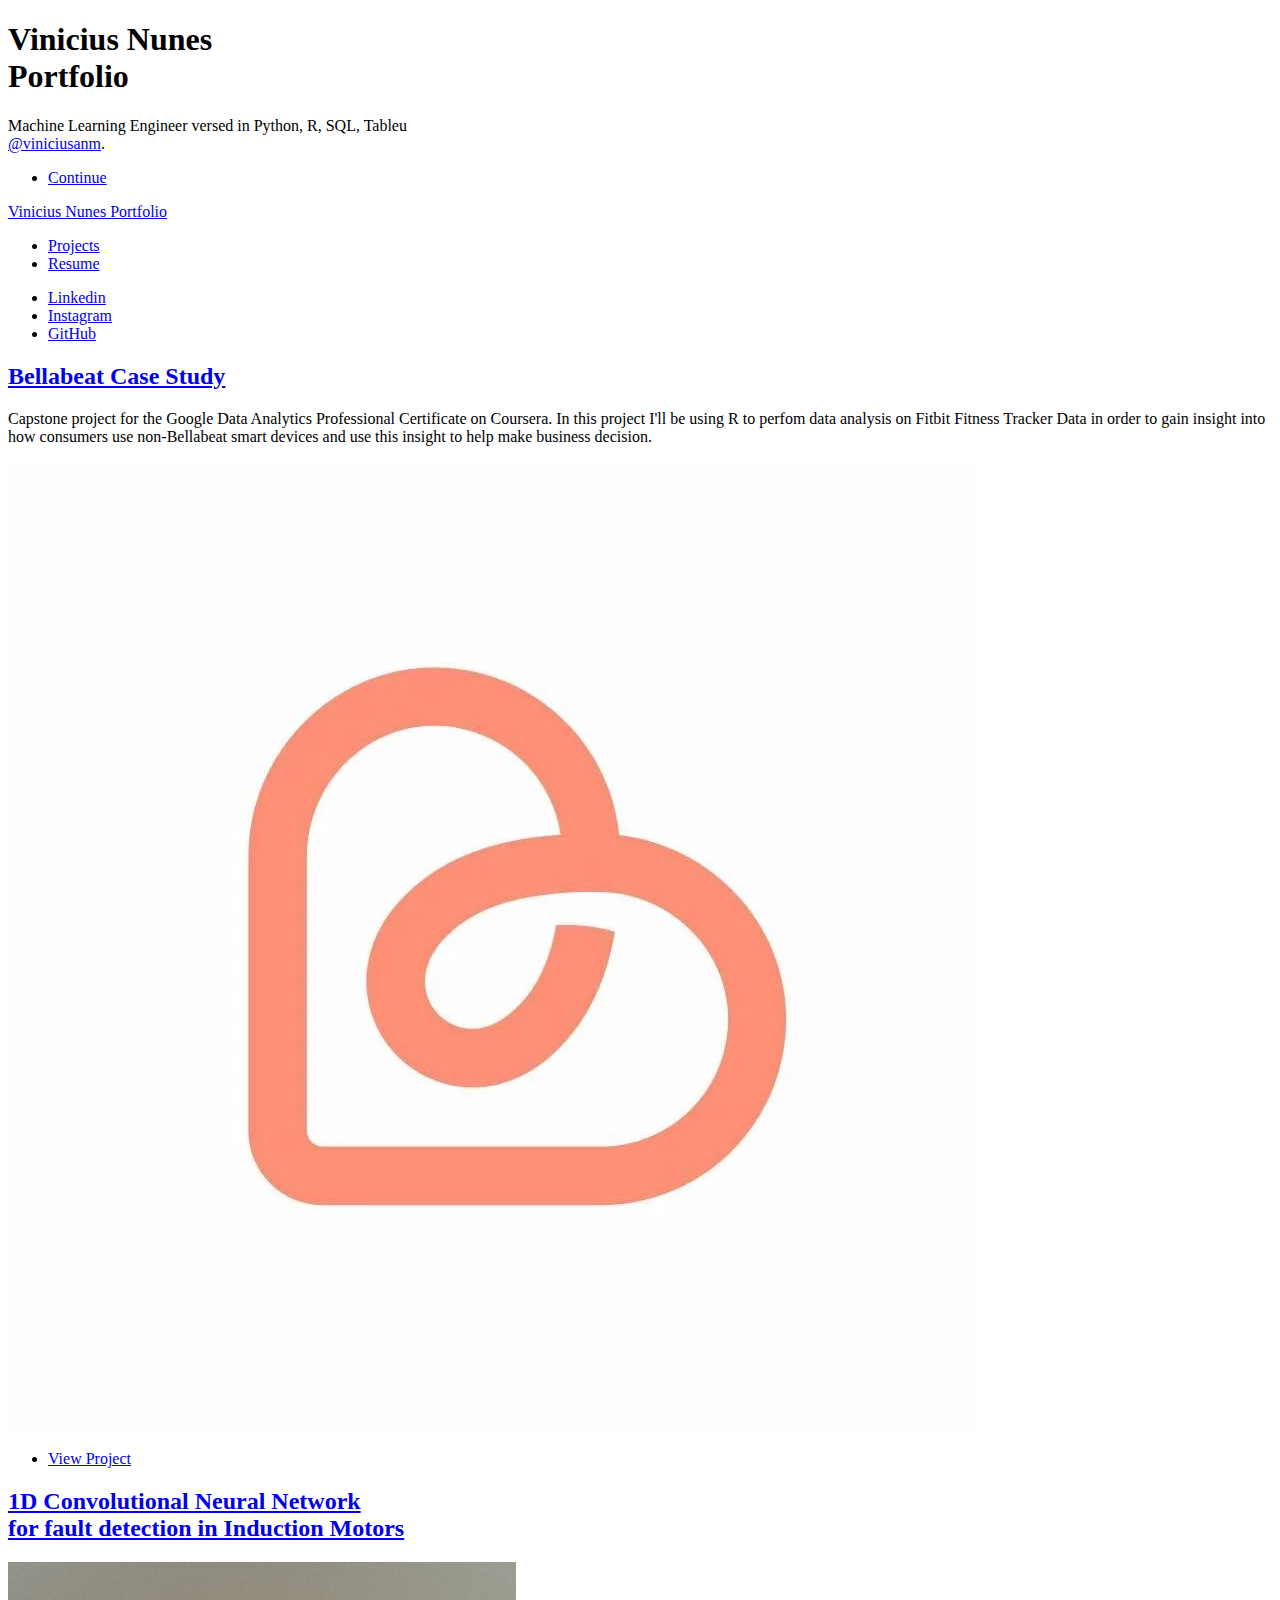
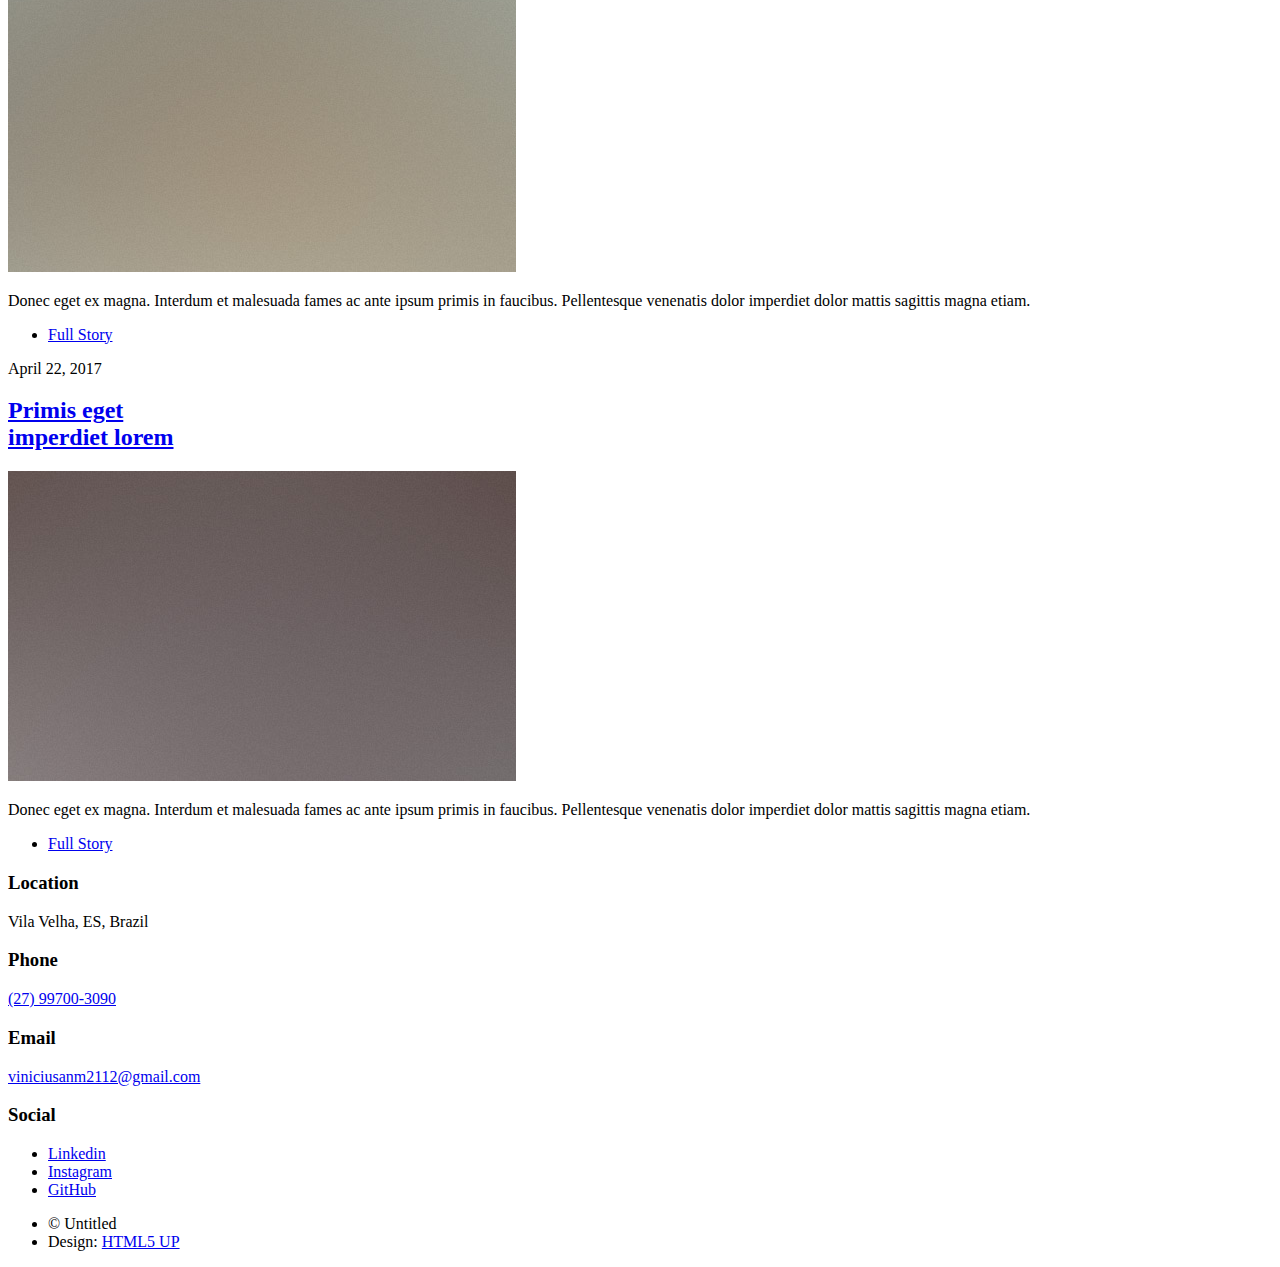
==== index.html @ 01e07828 "Initial Commit" ====
<!DOCTYPE HTML>
<!--
	Massively by HTML5 UP
	html5up.net | @ajlkn
	Free for personal and commercial use under the CCA 3.0 license (html5up.net/license)
-->
<html>
	<head>
		<title>Vinicius Nunes Portfolio</title>
		<meta charset="utf-8" />
		<meta name="viewport" content="width=device-width, initial-scale=1, user-scalable=no" />
		<link rel="stylesheet" href="assets/css/main.css" />
		<noscript><link rel="stylesheet" href="assets/css/noscript.css" /></noscript>
	</head>
	<body class="is-preload">

		<!-- Wrapper -->
			<div id="wrapper" class="fade-in">

				<!-- Intro -->
					<div id="intro">
						<h1>Vinicius Nunes<br /> 
							Portfolio</h1>
						<p>Machine Learning Engineer versed in Python, R, SQL, Tableu<br /> 
							<a href="generic.html">@viniciusanm</a>.</p>
						<ul class="actions">
							<li><a href="#header" class="button icon solid solo fa-arrow-down scrolly">Continue</a></li>
						</ul>
					</div>

				<!-- Header -->
					<header id="header">
						<a href="index.html" class="logo">Vinicius Nunes Portfolio</a>
					</header>

				<!-- Nav -->
					<nav id="nav">
						<ul class="links">
							<li class="active"><a href="index.html">Projects</a></li>
							<li><a href="generic.html">Resume</a></li>
						</ul>
						<ul class="icons">
							<li><a href="https://www.linkedin.com/in/vini-nunes/" class="icon brands alt fa-linkedin"><span class="label">Linkedin</span></a></li>
							<li><a href="https://www.instagram.com/vinicius_anm/" class="icon brands alt fa-instagram"><span class="label">Instagram</span></a></li>
							<li><a href="https://github.com/viniciusanm" class="icon brands alt fa-github"><span class="label">GitHub</span></a></li>
						</ul>
					</nav>

				<!-- Main -->
					<div id="main">

						<!-- Featured Post -->
							<article class="post featured">
								<header class="major">
									<h2><a href="https://www.kaggle.com/code/viniciusnunes2112/bellabeat-case-study">
										Bellabeat Case Study</a></h2>
									<p>Capstone project for the Google Data Analytics Professional Certificate on Coursera.
										In this project I'll be using R to perfom data analysis on Fitbit Fitness Tracker Data 
										in order to gain insight into how consumers use non-Bellabeat smart devices and use 
										this insight to help make business decision.
									</p>
								</header>
								<a href="https://www.kaggle.com/code/viniciusnunes2112/bellabeat-case-study" 
								class="image main"><img src="images/bellabeat-logo.webp" alt="" /></a>
								<ul class="actions special">
									<li><a href="https://www.kaggle.com/code/viniciusnunes2112/bellabeat-case-study" 
										class="button large">View Project</a></li>
								</ul>
							</article>

						<!-- Posts -->
							<section class="posts">
								<article>
									<header>
										<h2><a href="#">1D Convolutional Neural Network<br />
										for fault detection in Induction Motors</a></h2>
									</header>
									<a href="#" class="image fit"><img src="images/pic02.jpg" alt="" /></a>
									<p>Donec eget ex magna. Interdum et malesuada fames ac ante ipsum primis in faucibus. Pellentesque venenatis dolor imperdiet dolor mattis sagittis magna etiam.</p>
									<ul class="actions special">
										<li><a href="#" class="button">Full Story</a></li>
									</ul>
								</article>
								<article>
									<header>
										<span class="date">April 22, 2017</span>
										<h2><a href="#">Primis eget<br />
										imperdiet lorem</a></h2>
									</header>
									<a href="#" class="image fit"><img src="images/pic03.jpg" alt="" /></a>
									<p>Donec eget ex magna. Interdum et malesuada fames ac ante ipsum primis in faucibus. Pellentesque venenatis dolor imperdiet dolor mattis sagittis magna etiam.</p>
									<ul class="actions special">
										<li><a href="#" class="button">Full Story</a></li>
									</ul>
								</article>
							</section>
				<!-- Footer -->
						<section class="split contact">
							<section class="alt">
								<h3>Location</h3>
								<p>Vila Velha, ES, Brazil</p>
							</section>
							<section>
								<h3>Phone</h3>
								<p><a href="#">(27) 99700-3090</a></p>
							</section>
							<section>
								<h3>Email</h3>
								<p><a href="#">viniciusanm2112@gmail.com</a></p>
							</section>
							<section>
								<h3>Social</h3>
								<ul class="icons alt">
									<li><a href="https://www.linkedin.com/in/vini-nunes/" class="icon brands alt fa-linkedin"><span class="label">Linkedin</span></a></li>
									<li><a href="https://www.instagram.com/vinicius_anm/" class="icon brands alt fa-instagram"><span class="label">Instagram</span></a></li>
									<li><a href="https://github.com/viniciusanm" class="icon brands alt fa-github"><span class="label">GitHub</span></a></li>
								</ul>
							</section>
						</section>
					</footer>

				<!-- Copyright -->
					<div id="copyright">
						<ul><li>&copy; Untitled</li><li>Design: <a href="https://html5up.net">HTML5 UP</a></li></ul>
					</div>

			</div>

		<!-- Scripts -->
			<script src="assets/js/jquery.min.js"></script>
			<script src="assets/js/jquery.scrollex.min.js"></script>
			<script src="assets/js/jquery.scrolly.min.js"></script>
			<script src="assets/js/browser.min.js"></script>
			<script src="assets/js/breakpoints.min.js"></script>
			<script src="assets/js/util.js"></script>
			<script src="assets/js/main.js"></script>

	</body>
</html>
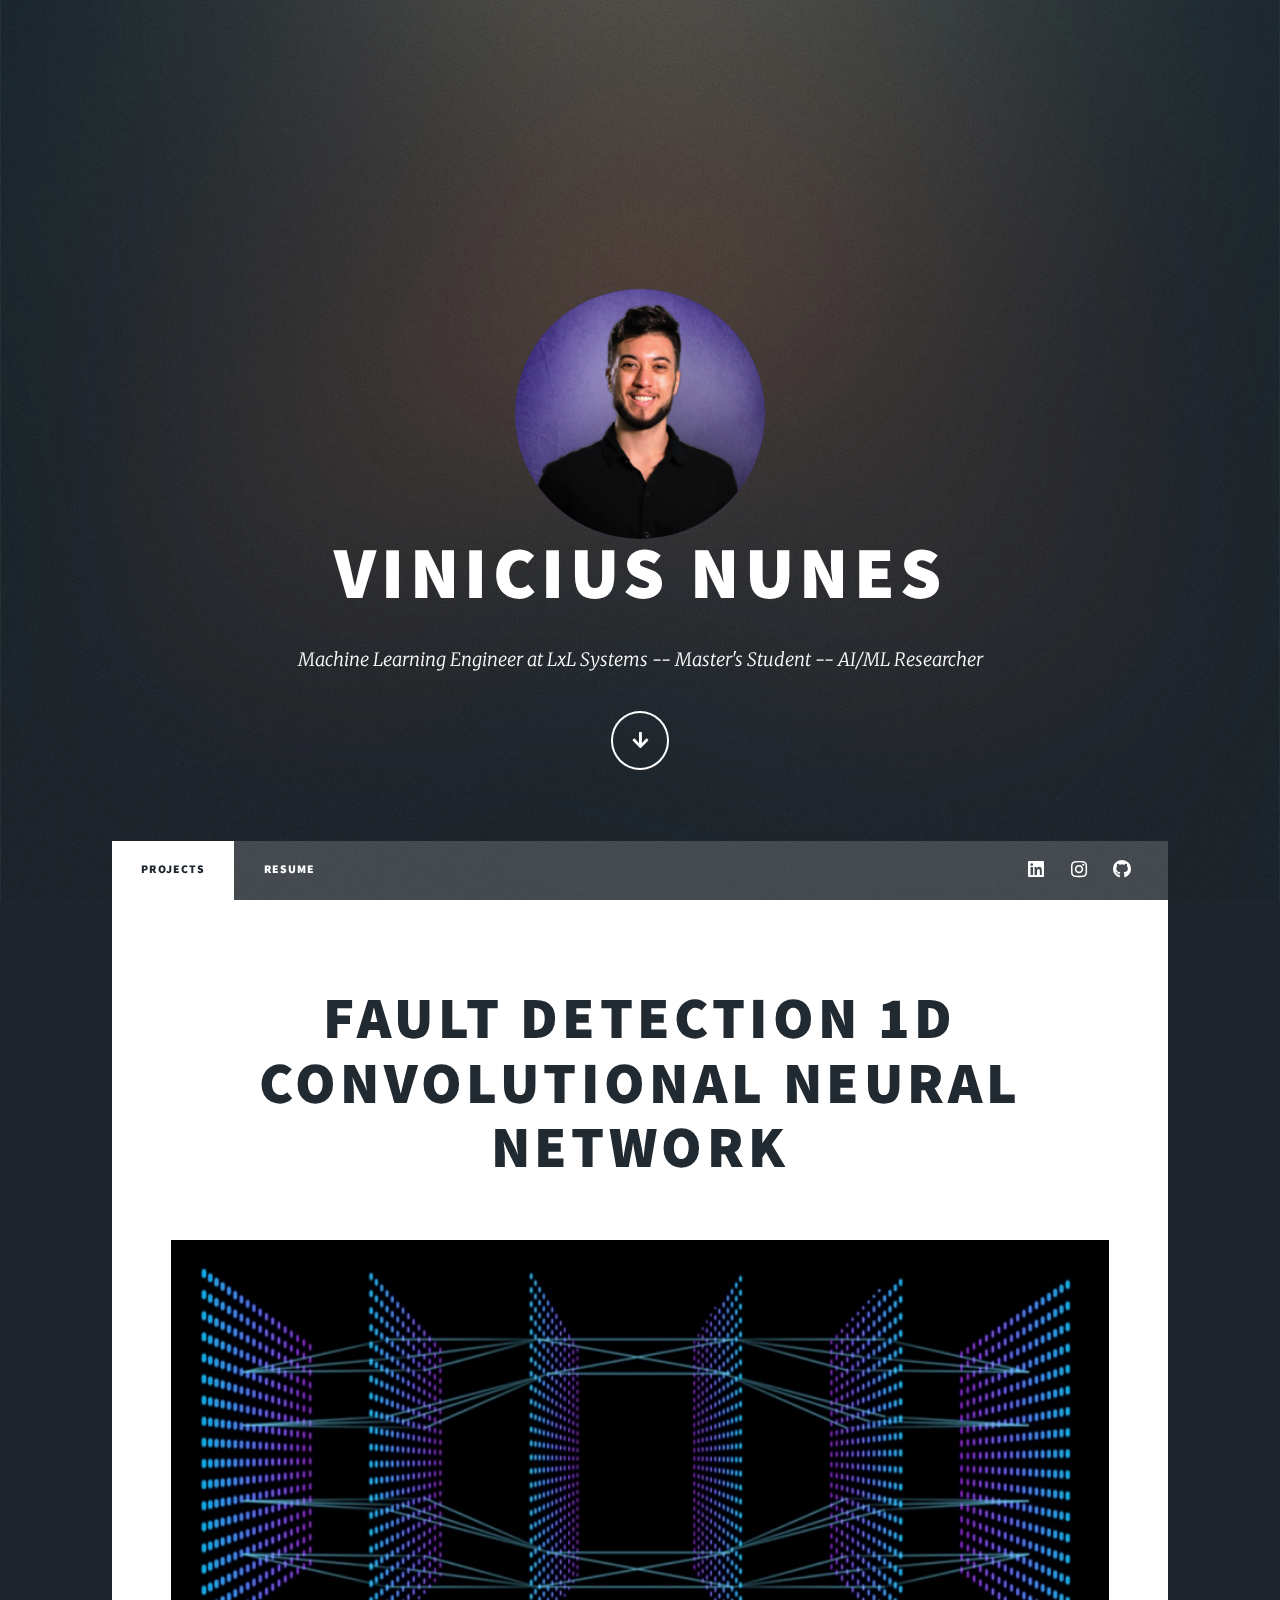
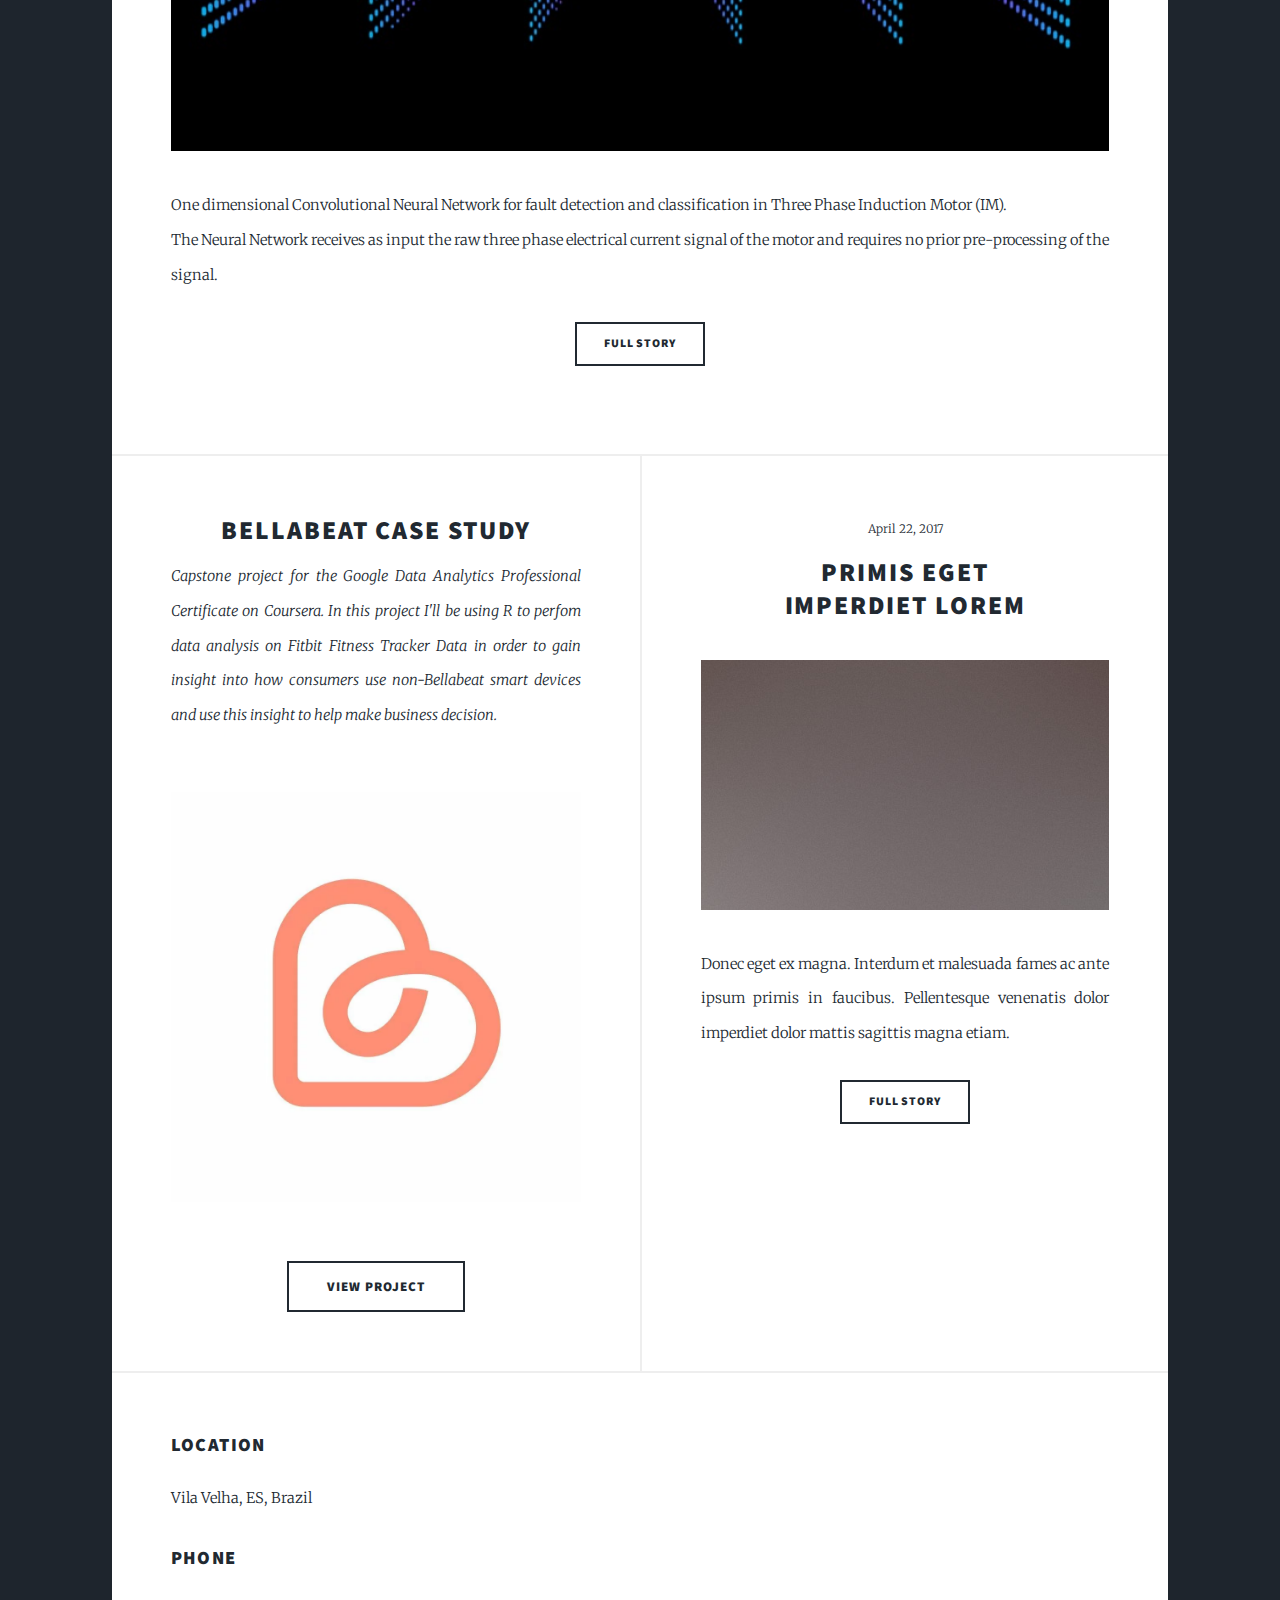
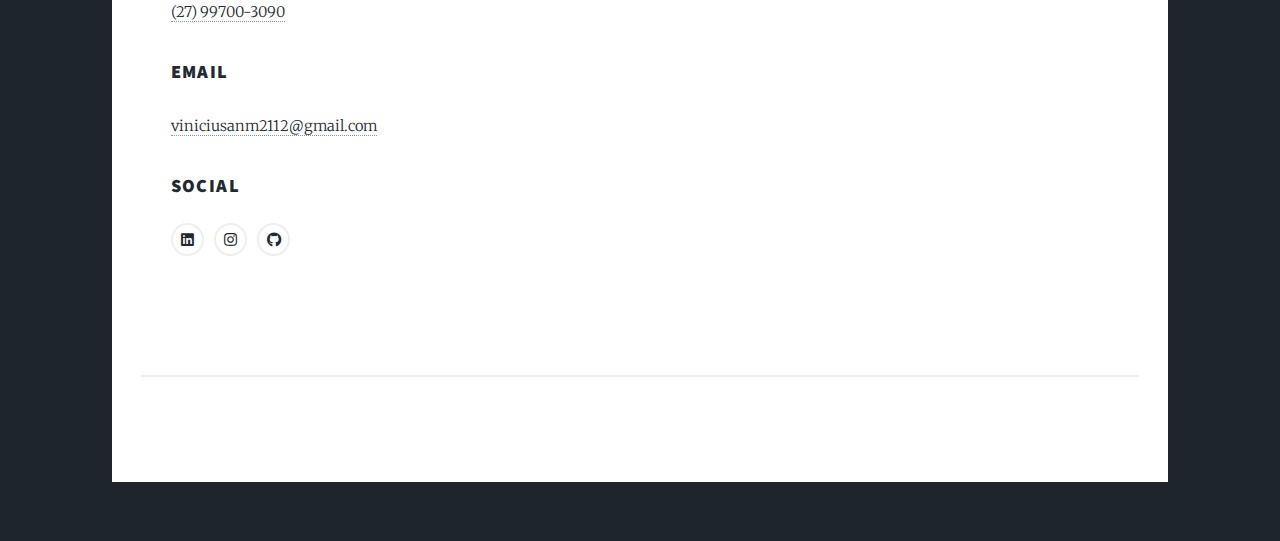
==== commit f055541d: "Customization" ====
--- a/index.html
+++ b/index.html
@@ -19,10 +19,9 @@
 
 				<!-- Intro -->
 					<div id="intro">
-						<h1>Vinicius Nunes<br /> 
-							Portfolio</h1>
-						<p>Machine Learning Engineer versed in Python, R, SQL, Tableu<br /> 
-							<a href="generic.html">@viniciusanm</a>.</p>
+						<img src="images/profile-pic.png" alt="profile_pic" class="profile_pic">
+						<h1>Vinicius Nunes</h1>
+						<p>Machine Learning Engineer at LxL Systems -- Master's Student -- AI/ML Researcher<br /> 
 						<ul class="actions">
 							<li><a href="#header" class="button icon solid solo fa-arrow-down scrolly">Continue</a></li>
 						</ul>
@@ -37,7 +36,7 @@
 					<nav id="nav">
 						<ul class="links">
 							<li class="active"><a href="index.html">Projects</a></li>
-							<li><a href="generic.html">Resume</a></li>
+							<li><a href="resume.html">Resume</a></li>
 						</ul>
 						<ul class="icons">
 							<li><a href="https://www.linkedin.com/in/vini-nunes/" class="icon brands alt fa-linkedin"><span class="label">Linkedin</span></a></li>
@@ -52,33 +51,34 @@
 						<!-- Featured Post -->
 							<article class="post featured">
 								<header class="major">
-									<h2><a href="https://www.kaggle.com/code/viniciusnunes2112/bellabeat-case-study">
-										Bellabeat Case Study</a></h2>
-									<p>Capstone project for the Google Data Analytics Professional Certificate on Coursera.
-										In this project I'll be using R to perfom data analysis on Fitbit Fitness Tracker Data 
-										in order to gain insight into how consumers use non-Bellabeat smart devices and use 
-										this insight to help make business decision.
-									</p>
-								</header>
-								<a href="https://www.kaggle.com/code/viniciusnunes2112/bellabeat-case-study" 
-								class="image main"><img src="images/bellabeat-logo.webp" alt="" /></a>
-								<ul class="actions special">
-									<li><a href="https://www.kaggle.com/code/viniciusnunes2112/bellabeat-case-study" 
-										class="button large">View Project</a></li>
-								</ul>
+									<h2><a href="#">Fault Detection 1D Convolutional Neural Network</a></h2>
+									</header>
+									<a href="#" class="image fit"><img src="images/cnn.jpeg" alt="" /></a>
+									<p>One dimensional Convolutional Neural Network for fault detection and classification in Three Phase Induction Motor (IM). <br> 
+										The Neural Network receives as input the raw three phase electrical current signal of the motor
+									    and requires no prior pre-processing of the signal.</p>
+									<ul class="actions special">
+										<li><a href="#" class="button">Full Story</a></li>
+									</ul>
 							</article>
 
 						<!-- Posts -->
 							<section class="posts">
 								<article>
 									<header>
-										<h2><a href="#">1D Convolutional Neural Network<br />
-										for fault detection in Induction Motors</a></h2>
+										<h2><a href="https://www.kaggle.com/code/viniciusnunes2112/bellabeat-case-study">
+											Bellabeat Case Study</a></h2>
+										<p>Capstone project for the Google Data Analytics Professional Certificate on Coursera.
+											In this project I'll be using R to perfom data analysis on Fitbit Fitness Tracker Data 
+											in order to gain insight into how consumers use non-Bellabeat smart devices and use 
+											this insight to help make business decision.
+										</p>
 									</header>
-									<a href="#" class="image fit"><img src="images/pic02.jpg" alt="" /></a>
-									<p>Donec eget ex magna. Interdum et malesuada fames ac ante ipsum primis in faucibus. Pellentesque venenatis dolor imperdiet dolor mattis sagittis magna etiam.</p>
+									<a href="https://www.kaggle.com/code/viniciusnunes2112/bellabeat-case-study" 
+									class="image main"><img src="images/bellabeat-logo.webp" alt="" /></a>
 									<ul class="actions special">
-										<li><a href="#" class="button">Full Story</a></li>
+										<li><a href="https://www.kaggle.com/code/viniciusnunes2112/bellabeat-case-study" 
+											class="button large">View Project</a></li>
 									</ul>
 								</article>
 								<article>
--- a/assets/css/main.css
+++ b/assets/css/main.css
@@ -0,0 +1,4696 @@
+@import url(fontawesome-all.min.css);
+@import url("https://fonts.googleapis.com/css?family=Merriweather:300,700,300italic,700italic|Source+Sans+Pro:900");
+
+/*
+	Massively by HTML5 UP
+	html5up.net | @ajlkn
+	Free for personal and commercial use under the CCA 3.0 license (html5up.net/license)
+*/
+
+html, body, div, span, applet, object,
+iframe, h1, h2, h3, h4, h5, h6, p, blockquote,
+pre, a, abbr, acronym, address, big, cite,
+code, del, dfn, em, img, ins, kbd, q, s, samp,
+small, strike, strong, sub, sup, tt, var, b,
+u, i, center, dl, dt, dd, ol, ul, li, fieldset,
+form, label, legend, table, caption, tbody,
+tfoot, thead, tr, th, td, article, aside,
+canvas, details, embed, figure, figcaption,
+footer, header, hgroup, menu, nav, output, ruby,
+section, summary, time, mark, audio, video {
+	margin: 0;
+	padding: 0;
+	border: 0;
+	font-size: 100%;
+	font: inherit;
+	vertical-align: baseline;}
+
+article, aside, details, figcaption, figure,
+footer, header, hgroup, menu, nav, section {
+	display: block;}
+
+body {
+	line-height: 1;
+}
+
+ol, ul {
+	list-style: none;
+}
+
+blockquote, q {
+	quotes: none;
+}
+
+	blockquote:before, blockquote:after, q:before, q:after {
+		content: '';
+		content: none;
+	}
+
+table {
+	border-collapse: collapse;
+	border-spacing: 0;
+}
+
+body {
+	-webkit-text-size-adjust: none;
+}
+
+mark {
+	background-color: transparent;
+	color: inherit;
+}
+
+input::-moz-focus-inner {
+	border: 0;
+	padding: 0;
+}
+
+input, select, textarea {
+	-moz-appearance: none;
+	-webkit-appearance: none;
+	-ms-appearance: none;
+	appearance: none;
+}
+
+/* Basic */
+
+	@-ms-viewport {
+		width: device-width;
+	}
+
+	body {
+		-ms-overflow-style: scrollbar;
+	}
+
+	@media screen and (max-width: 480px) {
+
+		html, body {
+			min-width: 320px;
+		}
+
+	}
+
+	html {
+		box-sizing: border-box;
+	}
+
+	*, *:before, *:after {
+		box-sizing: inherit;
+	}
+
+	body {
+		background-color: #1e252d;
+	}
+
+		body.is-preload *, body.is-preload *:before, body.is-preload *:after {
+			-moz-animation: none !important;
+			-webkit-animation: none !important;
+			-ms-animation: none !important;
+			animation: none !important;
+			-moz-transition: none !important;
+			-webkit-transition: none !important;
+			-ms-transition: none !important;
+			transition: none !important;
+		}
+
+/* Type */
+
+	html {
+		font-size: 16pt;
+	}
+
+		@media screen and (max-width: 1680px) {
+
+			html {
+				font-size: 12pt;
+			}
+
+		}
+
+		@media screen and (max-width: 1280px) {
+
+			html {
+				font-size: 11pt;
+			}
+
+		}
+
+		@media screen and (max-width: 360px) {
+
+			html {
+				font-size: 10pt;
+			}
+
+		}
+
+	body {
+		color: #212931;
+	}
+
+	body, input, select, textarea {
+		font-family: "Merriweather", Georgia, serif;
+		font-weight: 300;
+		font-size: 1rem;
+		line-height: 2.375;
+	}
+
+	a {
+		-moz-transition: color 0.2s ease-in-out, background-color 0.2s ease-in-out, border-color 0.2s ease-in-out, box-shadow 0.2s ease-in-out;
+		-webkit-transition: color 0.2s ease-in-out, background-color 0.2s ease-in-out, border-color 0.2s ease-in-out, box-shadow 0.2s ease-in-out;
+		-ms-transition: color 0.2s ease-in-out, background-color 0.2s ease-in-out, border-color 0.2s ease-in-out, box-shadow 0.2s ease-in-out;
+		transition: color 0.2s ease-in-out, background-color 0.2s ease-in-out, border-color 0.2s ease-in-out, box-shadow 0.2s ease-in-out;
+		border-bottom: dotted 1px;
+		text-decoration: none;
+	}
+
+		a:hover {
+			border-bottom-color: transparent;
+		}
+
+	strong, b {
+		font-weight: 600;
+	}
+
+	em, i {
+		font-style: italic;
+	}
+
+	p {
+		text-align: justify;
+		margin: 0 0 2rem 0;
+	}
+
+	h1, h2, h3, h4, h5, h6 {
+		font-family: "Source Sans Pro", Helvetica, sans-serif;
+		font-weight: 900;
+		line-height: 1.5;
+		letter-spacing: 0.075em;
+		text-transform: uppercase;
+		margin: 0 0 1rem 0;
+	}
+
+		h1 a, h2 a, h3 a, h4 a, h5 a, h6 a {
+			border-bottom: 0;
+			color: inherit;
+			text-decoration: none;
+		}
+
+	h1 {
+		font-size: 4rem;
+		line-height: 1.1;
+		margin: 0 0 2rem 0;
+	}
+
+	h2 {
+		font-size: 1.75rem;
+		line-height: 1.3;
+		margin: 0 0 1.5rem 0;
+	}
+
+	h3 {
+		font-size: 1.25rem;
+		margin: 0 0 1.5rem 0;
+	}
+
+	h4 {
+		font-size: 1rem;
+	}
+
+	h5 {
+		font-size: 0.9rem;
+	}
+
+	h6 {
+		font-size: 0.8rem;
+	}
+
+	sub {
+		font-size: 0.8rem;
+		position: relative;
+		top: 0.5rem;
+	}
+
+	sup {
+		font-size: 0.8rem;
+		position: relative;
+		top: -0.5rem;
+	}
+
+	blockquote {
+		border-left: solid 4px;
+		font-style: italic;
+		margin: 0 0 2rem 0;
+		padding: 0.5rem 0 0.5rem 2rem;
+	}
+
+	code {
+		border: solid 2px;
+		font-family: "Courier New", monospace;
+		font-size: 0.9rem;
+		margin: 0 0.25rem;
+		padding: 0.25rem 0.65rem;
+	}
+
+	pre {
+		-webkit-overflow-scrolling: touch;
+		font-family: "Courier New", monospace;
+		font-size: 0.9rem;
+		margin: 0 0 2rem 0;
+	}
+
+		pre code {
+			display: block;
+			line-height: 1.75;
+			padding: 1rem 1.5rem;
+			overflow-x: auto;
+		}
+
+	hr {
+		border: 0;
+		border-bottom: solid 2px;
+		margin: 3rem 0;
+	}
+
+		hr.major {
+			margin: 5rem 0;
+		}
+
+	.align-left {
+		text-align: left;
+	}
+
+	.align-center {
+		text-align: center;
+	}
+
+	.align-right {
+		text-align: right;
+	}
+
+	input, select, textarea {
+		color: #212931;
+	}
+
+	a {
+		color: #212931;
+		border-bottom-color: rgba(33, 41, 49, 0.5);
+	}
+
+		a:hover {
+			border-bottom-color: transparent;
+			color: #18bfef !important;
+		}
+
+	strong, b {
+		color: #212931;
+	}
+
+	h1, h2, h3, h4, h5, h6 {
+		color: #212931;
+	}
+
+	blockquote {
+		border-left-color: #eeeeee;
+	}
+
+	code {
+		background: rgba(220, 220, 220, 0.25);
+		border-color: #eeeeee;
+	}
+
+	hr {
+		border-bottom-color: #eeeeee;
+	}
+
+/* Row */
+
+	.row {
+		display: flex;
+		flex-wrap: wrap;
+		box-sizing: border-box;
+		align-items: stretch;
+	}
+
+		.row > * {
+			box-sizing: border-box;
+		}
+
+		.row.gtr-uniform > * > :last-child {
+			margin-bottom: 0;
+		}
+
+		.row.aln-left {
+			justify-content: flex-start;
+		}
+
+		.row.aln-center {
+			justify-content: center;
+		}
+
+		.row.aln-right {
+			justify-content: flex-end;
+		}
+
+		.row.aln-top {
+			align-items: flex-start;
+		}
+
+		.row.aln-middle {
+			align-items: center;
+		}
+
+		.row.aln-bottom {
+			align-items: flex-end;
+		}
+
+		.row > .imp {
+			order: -1;
+		}
+
+		.row > .col-1 {
+			width: 8.33333%;
+		}
+
+		.row > .off-1 {
+			margin-left: 8.33333%;
+		}
+
+		.row > .col-2 {
+			width: 16.66667%;
+		}
+
+		.row > .off-2 {
+			margin-left: 16.66667%;
+		}
+
+		.row > .col-3 {
+			width: 25%;
+		}
+
+		.row > .off-3 {
+			margin-left: 25%;
+		}
+
+		.row > .col-4 {
+			width: 33.33333%;
+		}
+
+		.row > .off-4 {
+			margin-left: 33.33333%;
+		}
+
+		.row > .col-5 {
+			width: 41.66667%;
+		}
+
+		.row > .off-5 {
+			margin-left: 41.66667%;
+		}
+
+		.row > .col-6 {
+			width: 50%;
+		}
+
+		.row > .off-6 {
+			margin-left: 50%;
+		}
+
+		.row > .col-7 {
+			width: 58.33333%;
+		}
+
+		.row > .off-7 {
+			margin-left: 58.33333%;
+		}
+
+		.row > .col-8 {
+			width: 66.66667%;
+		}
+
+		.row > .off-8 {
+			margin-left: 66.66667%;
+		}
+
+		.row > .col-9 {
+			width: 75%;
+		}
+
+		.row > .off-9 {
+			margin-left: 75%;
+		}
+
+		.row > .col-10 {
+			width: 83.33333%;
+		}
+
+		.row > .off-10 {
+			margin-left: 83.33333%;
+		}
+
+		.row > .col-11 {
+			width: 91.66667%;
+		}
+
+		.row > .off-11 {
+			margin-left: 91.66667%;
+		}
+
+		.row > .col-12 {
+			width: 100%;
+		}
+
+		.row > .off-12 {
+			margin-left: 100%;
+		}
+
+		.row.gtr-0 {
+			margin-top: 0;
+			margin-left: 0rem;
+		}
+
+			.row.gtr-0 > * {
+				padding: 0 0 0 0rem;
+			}
+
+			.row.gtr-0.gtr-uniform {
+				margin-top: 0rem;
+			}
+
+				.row.gtr-0.gtr-uniform > * {
+					padding-top: 0rem;
+				}
+
+		.row.gtr-25 {
+			margin-top: 0;
+			margin-left: -0.375rem;
+		}
+
+			.row.gtr-25 > * {
+				padding: 0 0 0 0.375rem;
+			}
+
+			.row.gtr-25.gtr-uniform {
+				margin-top: -0.375rem;
+			}
+
+				.row.gtr-25.gtr-uniform > * {
+					padding-top: 0.375rem;
+				}
+
+		.row.gtr-50 {
+			margin-top: 0;
+			margin-left: -0.75rem;
+		}
+
+			.row.gtr-50 > * {
+				padding: 0 0 0 0.75rem;
+			}
+
+			.row.gtr-50.gtr-uniform {
+				margin-top: -0.75rem;
+			}
+
+				.row.gtr-50.gtr-uniform > * {
+					padding-top: 0.75rem;
+				}
+
+		.row {
+			margin-top: 0;
+			margin-left: -1.5rem;
+		}
+
+			.row > * {
+				padding: 0 0 0 1.5rem;
+			}
+
+			.row.gtr-uniform {
+				margin-top: -1.5rem;
+			}
+
+				.row.gtr-uniform > * {
+					padding-top: 1.5rem;
+				}
+
+		.row.gtr-150 {
+			margin-top: 0;
+			margin-left: -2.25rem;
+		}
+
+			.row.gtr-150 > * {
+				padding: 0 0 0 2.25rem;
+			}
+
+			.row.gtr-150.gtr-uniform {
+				margin-top: -2.25rem;
+			}
+
+				.row.gtr-150.gtr-uniform > * {
+					padding-top: 2.25rem;
+				}
+
+		.row.gtr-200 {
+			margin-top: 0;
+			margin-left: -3rem;
+		}
+
+			.row.gtr-200 > * {
+				padding: 0 0 0 3rem;
+			}
+
+			.row.gtr-200.gtr-uniform {
+				margin-top: -3rem;
+			}
+
+				.row.gtr-200.gtr-uniform > * {
+					padding-top: 3rem;
+				}
+
+		@media screen and (max-width: 1680px) {
+
+			.row {
+				display: flex;
+				flex-wrap: wrap;
+				box-sizing: border-box;
+				align-items: stretch;
+			}
+
+				.row > * {
+					box-sizing: border-box;
+				}
+
+				.row.gtr-uniform > * > :last-child {
+					margin-bottom: 0;
+				}
+
+				.row.aln-left {
+					justify-content: flex-start;
+				}
+
+				.row.aln-center {
+					justify-content: center;
+				}
+
+				.row.aln-right {
+					justify-content: flex-end;
+				}
+
+				.row.aln-top {
+					align-items: flex-start;
+				}
+
+				.row.aln-middle {
+					align-items: center;
+				}
+
+				.row.aln-bottom {
+					align-items: flex-end;
+				}
+
+				.row > .imp-xlarge {
+					order: -1;
+				}
+
+				.row > .col-1-xlarge {
+					width: 8.33333%;
+				}
+
+				.row > .off-1-xlarge {
+					margin-left: 8.33333%;
+				}
+
+				.row > .col-2-xlarge {
+					width: 16.66667%;
+				}
+
+				.row > .off-2-xlarge {
+					margin-left: 16.66667%;
+				}
+
+				.row > .col-3-xlarge {
+					width: 25%;
+				}
+
+				.row > .off-3-xlarge {
+					margin-left: 25%;
+				}
+
+				.row > .col-4-xlarge {
+					width: 33.33333%;
+				}
+
+				.row > .off-4-xlarge {
+					margin-left: 33.33333%;
+				}
+
+				.row > .col-5-xlarge {
+					width: 41.66667%;
+				}
+
+				.row > .off-5-xlarge {
+					margin-left: 41.66667%;
+				}
+
+				.row > .col-6-xlarge {
+					width: 50%;
+				}
+
+				.row > .off-6-xlarge {
+					margin-left: 50%;
+				}
+
+				.row > .col-7-xlarge {
+					width: 58.33333%;
+				}
+
+				.row > .off-7-xlarge {
+					margin-left: 58.33333%;
+				}
+
+				.row > .col-8-xlarge {
+					width: 66.66667%;
+				}
+
+				.row > .off-8-xlarge {
+					margin-left: 66.66667%;
+				}
+
+				.row > .col-9-xlarge {
+					width: 75%;
+				}
+
+				.row > .off-9-xlarge {
+					margin-left: 75%;
+				}
+
+				.row > .col-10-xlarge {
+					width: 83.33333%;
+				}
+
+				.row > .off-10-xlarge {
+					margin-left: 83.33333%;
+				}
+
+				.row > .col-11-xlarge {
+					width: 91.66667%;
+				}
+
+				.row > .off-11-xlarge {
+					margin-left: 91.66667%;
+				}
+
+				.row > .col-12-xlarge {
+					width: 100%;
+				}
+
+				.row > .off-12-xlarge {
+					margin-left: 100%;
+				}
+
+				.row.gtr-0 {
+					margin-top: 0;
+					margin-left: 0rem;
+				}
+
+					.row.gtr-0 > * {
+						padding: 0 0 0 0rem;
+					}
+
+					.row.gtr-0.gtr-uniform {
+						margin-top: 0rem;
+					}
+
+						.row.gtr-0.gtr-uniform > * {
+							padding-top: 0rem;
+						}
+
+				.row.gtr-25 {
+					margin-top: 0;
+					margin-left: -0.375rem;
+				}
+
+					.row.gtr-25 > * {
+						padding: 0 0 0 0.375rem;
+					}
+
+					.row.gtr-25.gtr-uniform {
+						margin-top: -0.375rem;
+					}
+
+						.row.gtr-25.gtr-uniform > * {
+							padding-top: 0.375rem;
+						}
+
+				.row.gtr-50 {
+					margin-top: 0;
+					margin-left: -0.75rem;
+				}
+
+					.row.gtr-50 > * {
+						padding: 0 0 0 0.75rem;
+					}
+
+					.row.gtr-50.gtr-uniform {
+						margin-top: -0.75rem;
+					}
+
+						.row.gtr-50.gtr-uniform > * {
+							padding-top: 0.75rem;
+						}
+
+				.row {
+					margin-top: 0;
+					margin-left: -1.5rem;
+				}
+
+					.row > * {
+						padding: 0 0 0 1.5rem;
+					}
+
+					.row.gtr-uniform {
+						margin-top: -1.5rem;
+					}
+
+						.row.gtr-uniform > * {
+							padding-top: 1.5rem;
+						}
+
+				.row.gtr-150 {
+					margin-top: 0;
+					margin-left: -2.25rem;
+				}
+
+					.row.gtr-150 > * {
+						padding: 0 0 0 2.25rem;
+					}
+
+					.row.gtr-150.gtr-uniform {
+						margin-top: -2.25rem;
+					}
+
+						.row.gtr-150.gtr-uniform > * {
+							padding-top: 2.25rem;
+						}
+
+				.row.gtr-200 {
+					margin-top: 0;
+					margin-left: -3rem;
+				}
+
+					.row.gtr-200 > * {
+						padding: 0 0 0 3rem;
+					}
+
+					.row.gtr-200.gtr-uniform {
+						margin-top: -3rem;
+					}
+
+						.row.gtr-200.gtr-uniform > * {
+							padding-top: 3rem;
+						}
+
+		}
+
+		@media screen and (max-width: 1280px) {
+
+			.row {
+				display: flex;
+				flex-wrap: wrap;
+				box-sizing: border-box;
+				align-items: stretch;
+			}
+
+				.row > * {
+					box-sizing: border-box;
+				}
+
+				.row.gtr-uniform > * > :last-child {
+					margin-bottom: 0;
+				}
+
+				.row.aln-left {
+					justify-content: flex-start;
+				}
+
+				.row.aln-center {
+					justify-content: center;
+				}
+
+				.row.aln-right {
+					justify-content: flex-end;
+				}
+
+				.row.aln-top {
+					align-items: flex-start;
+				}
+
+				.row.aln-middle {
+					align-items: center;
+				}
+
+				.row.aln-bottom {
+					align-items: flex-end;
+				}
+
+				.row > .imp-large {
+					order: -1;
+				}
+
+				.row > .col-1-large {
+					width: 8.33333%;
+				}
+
+				.row > .off-1-large {
+					margin-left: 8.33333%;
+				}
+
+				.row > .col-2-large {
+					width: 16.66667%;
+				}
+
+				.row > .off-2-large {
+					margin-left: 16.66667%;
+				}
+
+				.row > .col-3-large {
+					width: 25%;
+				}
+
+				.row > .off-3-large {
+					margin-left: 25%;
+				}
+
+				.row > .col-4-large {
+					width: 33.33333%;
+				}
+
+				.row > .off-4-large {
+					margin-left: 33.33333%;
+				}
+
+				.row > .col-5-large {
+					width: 41.66667%;
+				}
+
+				.row > .off-5-large {
+					margin-left: 41.66667%;
+				}
+
+				.row > .col-6-large {
+					width: 50%;
+				}
+
+				.row > .off-6-large {
+					margin-left: 50%;
+				}
+
+				.row > .col-7-large {
+					width: 58.33333%;
+				}
+
+				.row > .off-7-large {
+					margin-left: 58.33333%;
+				}
+
+				.row > .col-8-large {
+					width: 66.66667%;
+				}
+
+				.row > .off-8-large {
+					margin-left: 66.66667%;
+				}
+
+				.row > .col-9-large {
+					width: 75%;
+				}
+
+				.row > .off-9-large {
+					margin-left: 75%;
+				}
+
+				.row > .col-10-large {
+					width: 83.33333%;
+				}
+
+				.row > .off-10-large {
+					margin-left: 83.33333%;
+				}
+
+				.row > .col-11-large {
+					width: 91.66667%;
+				}
+
+				.row > .off-11-large {
+					margin-left: 91.66667%;
+				}
+
+				.row > .col-12-large {
+					width: 100%;
+				}
+
+				.row > .off-12-large {
+					margin-left: 100%;
+				}
+
+				.row.gtr-0 {
+					margin-top: 0;
+					margin-left: 0rem;
+				}
+
+					.row.gtr-0 > * {
+						padding: 0 0 0 0rem;
+					}
+
+					.row.gtr-0.gtr-uniform {
+						margin-top: 0rem;
+					}
+
+						.row.gtr-0.gtr-uniform > * {
+							padding-top: 0rem;
+						}
+
+				.row.gtr-25 {
+					margin-top: 0;
+					margin-left: -0.375rem;
+				}
+
+					.row.gtr-25 > * {
+						padding: 0 0 0 0.375rem;
+					}
+
+					.row.gtr-25.gtr-uniform {
+						margin-top: -0.375rem;
+					}
+
+						.row.gtr-25.gtr-uniform > * {
+							padding-top: 0.375rem;
+						}
+
+				.row.gtr-50 {
+					margin-top: 0;
+					margin-left: -0.75rem;
+				}
+
+					.row.gtr-50 > * {
+						padding: 0 0 0 0.75rem;
+					}
+
+					.row.gtr-50.gtr-uniform {
+						margin-top: -0.75rem;
+					}
+
+						.row.gtr-50.gtr-uniform > * {
+							padding-top: 0.75rem;
+						}
+
+				.row {
+					margin-top: 0;
+					margin-left: -1.5rem;
+				}
+
+					.row > * {
+						padding: 0 0 0 1.5rem;
+					}
+
+					.row.gtr-uniform {
+						margin-top: -1.5rem;
+					}
+
+						.row.gtr-uniform > * {
+							padding-top: 1.5rem;
+						}
+
+				.row.gtr-150 {
+					margin-top: 0;
+					margin-left: -2.25rem;
+				}
+
+					.row.gtr-150 > * {
+						padding: 0 0 0 2.25rem;
+					}
+
+					.row.gtr-150.gtr-uniform {
+						margin-top: -2.25rem;
+					}
+
+						.row.gtr-150.gtr-uniform > * {
+							padding-top: 2.25rem;
+						}
+
+				.row.gtr-200 {
+					margin-top: 0;
+					margin-left: -3rem;
+				}
+
+					.row.gtr-200 > * {
+						padding: 0 0 0 3rem;
+					}
+
+					.row.gtr-200.gtr-uniform {
+						margin-top: -3rem;
+					}
+
+						.row.gtr-200.gtr-uniform > * {
+							padding-top: 3rem;
+						}
+
+		}
+
+		@media screen and (max-width: 980px) {
+
+			.row {
+				display: flex;
+				flex-wrap: wrap;
+				box-sizing: border-box;
+				align-items: stretch;
+			}
+
+				.row > * {
+					box-sizing: border-box;
+				}
+
+				.row.gtr-uniform > * > :last-child {
+					margin-bottom: 0;
+				}
+
+				.row.aln-left {
+					justify-content: flex-start;
+				}
+
+				.row.aln-center {
+					justify-content: center;
+				}
+
+				.row.aln-right {
+					justify-content: flex-end;
+				}
+
+				.row.aln-top {
+					align-items: flex-start;
+				}
+
+				.row.aln-middle {
+					align-items: center;
+				}
+
+				.row.aln-bottom {
+					align-items: flex-end;
+				}
+
+				.row > .imp-medium {
+					order: -1;
+				}
+
+				.row > .col-1-medium {
+					width: 8.33333%;
+				}
+
+				.row > .off-1-medium {
+					margin-left: 8.33333%;
+				}
+
+				.row > .col-2-medium {
+					width: 16.66667%;
+				}
+
+				.row > .off-2-medium {
+					margin-left: 16.66667%;
+				}
+
+				.row > .col-3-medium {
+					width: 25%;
+				}
+
+				.row > .off-3-medium {
+					margin-left: 25%;
+				}
+
+				.row > .col-4-medium {
+					width: 33.33333%;
+				}
+
+				.row > .off-4-medium {
+					margin-left: 33.33333%;
+				}
+
+				.row > .col-5-medium {
+					width: 41.66667%;
+				}
+
+				.row > .off-5-medium {
+					margin-left: 41.66667%;
+				}
+
+				.row > .col-6-medium {
+					width: 50%;
+				}
+
+				.row > .off-6-medium {
+					margin-left: 50%;
+				}
+
+				.row > .col-7-medium {
+					width: 58.33333%;
+				}
+
+				.row > .off-7-medium {
+					margin-left: 58.33333%;
+				}
+
+				.row > .col-8-medium {
+					width: 66.66667%;
+				}
+
+				.row > .off-8-medium {
+					margin-left: 66.66667%;
+				}
+
+				.row > .col-9-medium {
+					width: 75%;
+				}
+
+				.row > .off-9-medium {
+					margin-left: 75%;
+				}
+
+				.row > .col-10-medium {
+					width: 83.33333%;
+				}
+
+				.row > .off-10-medium {
+					margin-left: 83.33333%;
+				}
+
+				.row > .col-11-medium {
+					width: 91.66667%;
+				}
+
+				.row > .off-11-medium {
+					margin-left: 91.66667%;
+				}
+
+				.row > .col-12-medium {
+					width: 100%;
+				}
+
+				.row > .off-12-medium {
+					margin-left: 100%;
+				}
+
+				.row.gtr-0 {
+					margin-top: 0;
+					margin-left: 0rem;
+				}
+
+					.row.gtr-0 > * {
+						padding: 0 0 0 0rem;
+					}
+
+					.row.gtr-0.gtr-uniform {
+						margin-top: 0rem;
+					}
+
+						.row.gtr-0.gtr-uniform > * {
+							padding-top: 0rem;
+						}
+
+				.row.gtr-25 {
+					margin-top: 0;
+					margin-left: -0.375rem;
+				}
+
+					.row.gtr-25 > * {
+						padding: 0 0 0 0.375rem;
+					}
+
+					.row.gtr-25.gtr-uniform {
+						margin-top: -0.375rem;
+					}
+
+						.row.gtr-25.gtr-uniform > * {
+							padding-top: 0.375rem;
+						}
+
+				.row.gtr-50 {
+					margin-top: 0;
+					margin-left: -0.75rem;
+				}
+
+					.row.gtr-50 > * {
+						padding: 0 0 0 0.75rem;
+					}
+
+					.row.gtr-50.gtr-uniform {
+						margin-top: -0.75rem;
+					}
+
+						.row.gtr-50.gtr-uniform > * {
+							padding-top: 0.75rem;
+						}
+
+				.row {
+					margin-top: 0;
+					margin-left: -1.5rem;
+				}
+
+					.row > * {
+						padding: 0 0 0 1.5rem;
+					}
+
+					.row.gtr-uniform {
+						margin-top: -1.5rem;
+					}
+
+						.row.gtr-uniform > * {
+							padding-top: 1.5rem;
+						}
+
+				.row.gtr-150 {
+					margin-top: 0;
+					margin-left: -2.25rem;
+				}
+
+					.row.gtr-150 > * {
+						padding: 0 0 0 2.25rem;
+					}
+
+					.row.gtr-150.gtr-uniform {
+						margin-top: -2.25rem;
+					}
+
+						.row.gtr-150.gtr-uniform > * {
+							padding-top: 2.25rem;
+						}
+
+				.row.gtr-200 {
+					margin-top: 0;
+					margin-left: -3rem;
+				}
+
+					.row.gtr-200 > * {
+						padding: 0 0 0 3rem;
+					}
+
+					.row.gtr-200.gtr-uniform {
+						margin-top: -3rem;
+					}
+
+						.row.gtr-200.gtr-uniform > * {
+							padding-top: 3rem;
+						}
+
+		}
+
+		@media screen and (max-width: 736px) {
+
+			.row {
+				display: flex;
+				flex-wrap: wrap;
+				box-sizing: border-box;
+				align-items: stretch;
+			}
+
+				.row > * {
+					box-sizing: border-box;
+				}
+
+				.row.gtr-uniform > * > :last-child {
+					margin-bottom: 0;
+				}
+
+				.row.aln-left {
+					justify-content: flex-start;
+				}
+
+				.row.aln-center {
+					justify-content: center;
+				}
+
+				.row.aln-right {
+					justify-content: flex-end;
+				}
+
+				.row.aln-top {
+					align-items: flex-start;
+				}
+
+				.row.aln-middle {
+					align-items: center;
+				}
+
+				.row.aln-bottom {
+					align-items: flex-end;
+				}
+
+				.row > .imp-small {
+					order: -1;
+				}
+
+				.row > .col-1-small {
+					width: 8.33333%;
+				}
+
+				.row > .off-1-small {
+					margin-left: 8.33333%;
+				}
+
+				.row > .col-2-small {
+					width: 16.66667%;
+				}
+
+				.row > .off-2-small {
+					margin-left: 16.66667%;
+				}
+
+				.row > .col-3-small {
+					width: 25%;
+				}
+
+				.row > .off-3-small {
+					margin-left: 25%;
+				}
+
+				.row > .col-4-small {
+					width: 33.33333%;
+				}
+
+				.row > .off-4-small {
+					margin-left: 33.33333%;
+				}
+
+				.row > .col-5-small {
+					width: 41.66667%;
+				}
+
+				.row > .off-5-small {
+					margin-left: 41.66667%;
+				}
+
+				.row > .col-6-small {
+					width: 50%;
+				}
+
+				.row > .off-6-small {
+					margin-left: 50%;
+				}
+
+				.row > .col-7-small {
+					width: 58.33333%;
+				}
+
+				.row > .off-7-small {
+					margin-left: 58.33333%;
+				}
+
+				.row > .col-8-small {
+					width: 66.66667%;
+				}
+
+				.row > .off-8-small {
+					margin-left: 66.66667%;
+				}
+
+				.row > .col-9-small {
+					width: 75%;
+				}
+
+				.row > .off-9-small {
+					margin-left: 75%;
+				}
+
+				.row > .col-10-small {
+					width: 83.33333%;
+				}
+
+				.row > .off-10-small {
+					margin-left: 83.33333%;
+				}
+
+				.row > .col-11-small {
+					width: 91.66667%;
+				}
+
+				.row > .off-11-small {
+					margin-left: 91.66667%;
+				}
+
+				.row > .col-12-small {
+					width: 100%;
+				}
+
+				.row > .off-12-small {
+					margin-left: 100%;
+				}
+
+				.row.gtr-0 {
+					margin-top: 0;
+					margin-left: 0rem;
+				}
+
+					.row.gtr-0 > * {
+						padding: 0 0 0 0rem;
+					}
+
+					.row.gtr-0.gtr-uniform {
+						margin-top: 0rem;
+					}
+
+						.row.gtr-0.gtr-uniform > * {
+							padding-top: 0rem;
+						}
+
+				.row.gtr-25 {
+					margin-top: 0;
+					margin-left: -0.375rem;
+				}
+
+					.row.gtr-25 > * {
+						padding: 0 0 0 0.375rem;
+					}
+
+					.row.gtr-25.gtr-uniform {
+						margin-top: -0.375rem;
+					}
+
+						.row.gtr-25.gtr-uniform > * {
+							padding-top: 0.375rem;
+						}
+
+				.row.gtr-50 {
+					margin-top: 0;
+					margin-left: -0.75rem;
+				}
+
+					.row.gtr-50 > * {
+						padding: 0 0 0 0.75rem;
+					}
+
+					.row.gtr-50.gtr-uniform {
+						margin-top: -0.75rem;
+					}
+
+						.row.gtr-50.gtr-uniform > * {
+							padding-top: 0.75rem;
+						}
+
+				.row {
+					margin-top: 0;
+					margin-left: -1.5rem;
+				}
+
+					.row > * {
+						padding: 0 0 0 1.5rem;
+					}
+
+					.row.gtr-uniform {
+						margin-top: -1.5rem;
+					}
+
+						.row.gtr-uniform > * {
+							padding-top: 1.5rem;
+						}
+
+				.row.gtr-150 {
+					margin-top: 0;
+					margin-left: -2.25rem;
+				}
+
+					.row.gtr-150 > * {
+						padding: 0 0 0 2.25rem;
+					}
+
+					.row.gtr-150.gtr-uniform {
+						margin-top: -2.25rem;
+					}
+
+						.row.gtr-150.gtr-uniform > * {
+							padding-top: 2.25rem;
+						}
+
+				.row.gtr-200 {
+					margin-top: 0;
+					margin-left: -3rem;
+				}
+
+					.row.gtr-200 > * {
+						padding: 0 0 0 3rem;
+					}
+
+					.row.gtr-200.gtr-uniform {
+						margin-top: -3rem;
+					}
+
+						.row.gtr-200.gtr-uniform > * {
+							padding-top: 3rem;
+						}
+
+		}
+
+		@media screen and (max-width: 480px) {
+
+			.row {
+				display: flex;
+				flex-wrap: wrap;
+				box-sizing: border-box;
+				align-items: stretch;
+			}
+
+				.row > * {
+					box-sizing: border-box;
+				}
+
+				.row.gtr-uniform > * > :last-child {
+					margin-bottom: 0;
+				}
+
+				.row.aln-left {
+					justify-content: flex-start;
+				}
+
+				.row.aln-center {
+					justify-content: center;
+				}
+
+				.row.aln-right {
+					justify-content: flex-end;
+				}
+
+				.row.aln-top {
+					align-items: flex-start;
+				}
+
+				.row.aln-middle {
+					align-items: center;
+				}
+
+				.row.aln-bottom {
+					align-items: flex-end;
+				}
+
+				.row > .imp-xsmall {
+					order: -1;
+				}
+
+				.row > .col-1-xsmall {
+					width: 8.33333%;
+				}
+
+				.row > .off-1-xsmall {
+					margin-left: 8.33333%;
+				}
+
+				.row > .col-2-xsmall {
+					width: 16.66667%;
+				}
+
+				.row > .off-2-xsmall {
+					margin-left: 16.66667%;
+				}
+
+				.row > .col-3-xsmall {
+					width: 25%;
+				}
+
+				.row > .off-3-xsmall {
+					margin-left: 25%;
+				}
+
+				.row > .col-4-xsmall {
+					width: 33.33333%;
+				}
+
+				.row > .off-4-xsmall {
+					margin-left: 33.33333%;
+				}
+
+				.row > .col-5-xsmall {
+					width: 41.66667%;
+				}
+
+				.row > .off-5-xsmall {
+					margin-left: 41.66667%;
+				}
+
+				.row > .col-6-xsmall {
+					width: 50%;
+				}
+
+				.row > .off-6-xsmall {
+					margin-left: 50%;
+				}
+
+				.row > .col-7-xsmall {
+					width: 58.33333%;
+				}
+
+				.row > .off-7-xsmall {
+					margin-left: 58.33333%;
+				}
+
+				.row > .col-8-xsmall {
+					width: 66.66667%;
+				}
+
+				.row > .off-8-xsmall {
+					margin-left: 66.66667%;
+				}
+
+				.row > .col-9-xsmall {
+					width: 75%;
+				}
+
+				.row > .off-9-xsmall {
+					margin-left: 75%;
+				}
+
+				.row > .col-10-xsmall {
+					width: 83.33333%;
+				}
+
+				.row > .off-10-xsmall {
+					margin-left: 83.33333%;
+				}
+
+				.row > .col-11-xsmall {
+					width: 91.66667%;
+				}
+
+				.row > .off-11-xsmall {
+					margin-left: 91.66667%;
+				}
+
+				.row > .col-12-xsmall {
+					width: 100%;
+				}
+
+				.row > .off-12-xsmall {
+					margin-left: 100%;
+				}
+
+				.row.gtr-0 {
+					margin-top: 0;
+					margin-left: 0rem;
+				}
+
+					.row.gtr-0 > * {
+						padding: 0 0 0 0rem;
+					}
+
+					.row.gtr-0.gtr-uniform {
+						margin-top: 0rem;
+					}
+
+						.row.gtr-0.gtr-uniform > * {
+							padding-top: 0rem;
+						}
+
+				.row.gtr-25 {
+					margin-top: 0;
+					margin-left: -0.375rem;
+				}
+
+					.row.gtr-25 > * {
+						padding: 0 0 0 0.375rem;
+					}
+
+					.row.gtr-25.gtr-uniform {
+						margin-top: -0.375rem;
+					}
+
+						.row.gtr-25.gtr-uniform > * {
+							padding-top: 0.375rem;
+						}
+
+				.row.gtr-50 {
+					margin-top: 0;
+					margin-left: -0.75rem;
+				}
+
+					.row.gtr-50 > * {
+						padding: 0 0 0 0.75rem;
+					}
+
+					.row.gtr-50.gtr-uniform {
+						margin-top: -0.75rem;
+					}
+
+						.row.gtr-50.gtr-uniform > * {
+							padding-top: 0.75rem;
+						}
+
+				.row {
+					margin-top: 0;
+					margin-left: -1.5rem;
+				}
+
+					.row > * {
+						padding: 0 0 0 1.5rem;
+					}
+
+					.row.gtr-uniform {
+						margin-top: -1.5rem;
+					}
+
+						.row.gtr-uniform > * {
+							padding-top: 1.5rem;
+						}
+
+				.row.gtr-150 {
+					margin-top: 0;
+					margin-left: -2.25rem;
+				}
+
+					.row.gtr-150 > * {
+						padding: 0 0 0 2.25rem;
+					}
+
+					.row.gtr-150.gtr-uniform {
+						margin-top: -2.25rem;
+					}
+
+						.row.gtr-150.gtr-uniform > * {
+							padding-top: 2.25rem;
+						}
+
+				.row.gtr-200 {
+					margin-top: 0;
+					margin-left: -3rem;
+				}
+
+					.row.gtr-200 > * {
+						padding: 0 0 0 3rem;
+					}
+
+					.row.gtr-200.gtr-uniform {
+						margin-top: -3rem;
+					}
+
+						.row.gtr-200.gtr-uniform > * {
+							padding-top: 3rem;
+						}
+
+		}
+
+		@media screen and (max-width: 360px) {
+
+			.row {
+				display: flex;
+				flex-wrap: wrap;
+				box-sizing: border-box;
+				align-items: stretch;
+			}
+
+				.row > * {
+					box-sizing: border-box;
+				}
+
+				.row.gtr-uniform > * > :last-child {
+					margin-bottom: 0;
+				}
+
+				.row.aln-left {
+					justify-content: flex-start;
+				}
+
+				.row.aln-center {
+					justify-content: center;
+				}
+
+				.row.aln-right {
+					justify-content: flex-end;
+				}
+
+				.row.aln-top {
+					align-items: flex-start;
+				}
+
+				.row.aln-middle {
+					align-items: center;
+				}
+
+				.row.aln-bottom {
+					align-items: flex-end;
+				}
+
+				.row > .imp-xxsmall {
+					order: -1;
+				}
+
+				.row > .col-1-xxsmall {
+					width: 8.33333%;
+				}
+
+				.row > .off-1-xxsmall {
+					margin-left: 8.33333%;
+				}
+
+				.row > .col-2-xxsmall {
+					width: 16.66667%;
+				}
+
+				.row > .off-2-xxsmall {
+					margin-left: 16.66667%;
+				}
+
+				.row > .col-3-xxsmall {
+					width: 25%;
+				}
+
+				.row > .off-3-xxsmall {
+					margin-left: 25%;
+				}
+
+				.row > .col-4-xxsmall {
+					width: 33.33333%;
+				}
+
+				.row > .off-4-xxsmall {
+					margin-left: 33.33333%;
+				}
+
+				.row > .col-5-xxsmall {
+					width: 41.66667%;
+				}
+
+				.row > .off-5-xxsmall {
+					margin-left: 41.66667%;
+				}
+
+				.row > .col-6-xxsmall {
+					width: 50%;
+				}
+
+				.row > .off-6-xxsmall {
+					margin-left: 50%;
+				}
+
+				.row > .col-7-xxsmall {
+					width: 58.33333%;
+				}
+
+				.row > .off-7-xxsmall {
+					margin-left: 58.33333%;
+				}
+
+				.row > .col-8-xxsmall {
+					width: 66.66667%;
+				}
+
+				.row > .off-8-xxsmall {
+					margin-left: 66.66667%;
+				}
+
+				.row > .col-9-xxsmall {
+					width: 75%;
+				}
+
+				.row > .off-9-xxsmall {
+					margin-left: 75%;
+				}
+
+				.row > .col-10-xxsmall {
+					width: 83.33333%;
+				}
+
+				.row > .off-10-xxsmall {
+					margin-left: 83.33333%;
+				}
+
+				.row > .col-11-xxsmall {
+					width: 91.66667%;
+				}
+
+				.row > .off-11-xxsmall {
+					margin-left: 91.66667%;
+				}
+
+				.row > .col-12-xxsmall {
+					width: 100%;
+				}
+
+				.row > .off-12-xxsmall {
+					margin-left: 100%;
+				}
+
+				.row.gtr-0 {
+					margin-top: 0;
+					margin-left: 0rem;
+				}
+
+					.row.gtr-0 > * {
+						padding: 0 0 0 0rem;
+					}
+
+					.row.gtr-0.gtr-uniform {
+						margin-top: 0rem;
+					}
+
+						.row.gtr-0.gtr-uniform > * {
+							padding-top: 0rem;
+						}
+
+				.row.gtr-25 {
+					margin-top: 0;
+					margin-left: -0.375rem;
+				}
+
+					.row.gtr-25 > * {
+						padding: 0 0 0 0.375rem;
+					}
+
+					.row.gtr-25.gtr-uniform {
+						margin-top: -0.375rem;
+					}
+
+						.row.gtr-25.gtr-uniform > * {
+							padding-top: 0.375rem;
+						}
+
+				.row.gtr-50 {
+					margin-top: 0;
+					margin-left: -0.75rem;
+				}
+
+					.row.gtr-50 > * {
+						padding: 0 0 0 0.75rem;
+					}
+
+					.row.gtr-50.gtr-uniform {
+						margin-top: -0.75rem;
+					}
+
+						.row.gtr-50.gtr-uniform > * {
+							padding-top: 0.75rem;
+						}
+
+				.row {
+					margin-top: 0;
+					margin-left: -1.5rem;
+				}
+
+					.row > * {
+						padding: 0 0 0 1.5rem;
+					}
+
+					.row.gtr-uniform {
+						margin-top: -1.5rem;
+					}
+
+						.row.gtr-uniform > * {
+							padding-top: 1.5rem;
+						}
+
+				.row.gtr-150 {
+					margin-top: 0;
+					margin-left: -2.25rem;
+				}
+
+					.row.gtr-150 > * {
+						padding: 0 0 0 2.25rem;
+					}
+
+					.row.gtr-150.gtr-uniform {
+						margin-top: -2.25rem;
+					}
+
+						.row.gtr-150.gtr-uniform > * {
+							padding-top: 2.25rem;
+						}
+
+				.row.gtr-200 {
+					margin-top: 0;
+					margin-left: -3rem;
+				}
+
+					.row.gtr-200 > * {
+						padding: 0 0 0 3rem;
+					}
+
+					.row.gtr-200.gtr-uniform {
+						margin-top: -3rem;
+					}
+
+						.row.gtr-200.gtr-uniform > * {
+							padding-top: 3rem;
+						}
+
+		}
+
+/* Box */
+
+	.box {
+		border: solid 2px;
+		margin-bottom: 2rem;
+		padding: 1.5rem;
+	}
+
+		.box > :last-child,
+		.box > :last-child > :last-child,
+		.box > :last-child > :last-child > :last-child {
+			margin-bottom: 0;
+		}
+
+		.box.alt {
+			border: 0;
+			border-radius: 0;
+			padding: 0;
+		}
+
+	.box {
+		border-color: #eeeeee;
+	}
+
+/* Button */
+
+	input[type="submit"],
+	input[type="reset"],
+	input[type="button"],
+	button,
+	.button {
+		-moz-appearance: none;
+		-webkit-appearance: none;
+		-ms-appearance: none;
+		appearance: none;
+		-moz-transition: background-color 0.2s ease-in-out, box-shadow 0.2s ease-in-out, color 0.2s ease-in-out;
+		-webkit-transition: background-color 0.2s ease-in-out, box-shadow 0.2s ease-in-out, color 0.2s ease-in-out;
+		-ms-transition: background-color 0.2s ease-in-out, box-shadow 0.2s ease-in-out, color 0.2s ease-in-out;
+		transition: background-color 0.2s ease-in-out, box-shadow 0.2s ease-in-out, color 0.2s ease-in-out;
+		border: 0;
+		border-radius: 0;
+		cursor: pointer;
+		display: inline-block;
+		font-family: "Source Sans Pro", Helvetica, sans-serif;
+		font-size: 0.8rem;
+		font-weight: 900;
+		letter-spacing: 0.075em;
+		height: 3rem;
+		line-height: 3rem;
+		padding: 0 2rem;
+		text-align: center;
+		text-decoration: none;
+		text-transform: uppercase;
+		white-space: nowrap;
+	}
+
+		input[type="submit"].icon:before,
+		input[type="reset"].icon:before,
+		input[type="button"].icon:before,
+		button.icon:before,
+		.button.icon:before {
+			margin-right: 0.5rem;
+		}
+
+		input[type="submit"].icon.solo,
+		input[type="reset"].icon.solo,
+		input[type="button"].icon.solo,
+		button.icon.solo,
+		.button.icon.solo {
+			position: relative;
+			width: 4rem;
+			height: 4rem;
+			line-height: 4rem;
+			border-radius: 4rem;
+			text-indent: 4rem;
+			overflow: hidden;
+			padding: 0;
+			white-space: nowrap;
+		}
+
+			input[type="submit"].icon.solo:before,
+			input[type="reset"].icon.solo:before,
+			input[type="button"].icon.solo:before,
+			button.icon.solo:before,
+			.button.icon.solo:before {
+				position: absolute;
+				display: block;
+				top: 0;
+				left: 0;
+				width: inherit;
+				height: inherit;
+				line-height: inherit;
+				font-size: 1.25rem;
+				margin-right: 0;
+				text-align: center;
+				text-indent: 0;
+			}
+
+		input[type="submit"].fit,
+		input[type="reset"].fit,
+		input[type="button"].fit,
+		button.fit,
+		.button.fit {
+			width: 100%;
+		}
+
+		input[type="submit"].small,
+		input[type="reset"].small,
+		input[type="button"].small,
+		button.small,
+		.button.small {
+			font-size: 0.7rem;
+			height: 2.5rem;
+			line-height: 2.5rem;
+			padding: 0 1.5rem;
+		}
+
+		input[type="submit"].large,
+		input[type="reset"].large,
+		input[type="button"].large,
+		button.large,
+		.button.large {
+			font-size: 0.9rem;
+			height: 3.5rem;
+			line-height: 3.5rem;
+			padding: 0 2.75rem;
+		}
+
+		@media screen and (max-width: 980px) {
+
+			input[type="submit"],
+			input[type="reset"],
+			input[type="button"],
+			button,
+			.button {
+				font-size: 0.9rem;
+				height: 3.25rem;
+				line-height: 3.25rem;
+			}
+
+				input[type="submit"].large,
+				input[type="reset"].large,
+				input[type="button"].large,
+				button.large,
+				.button.large {
+					font-size: 1rem;
+					height: 3.75rem;
+					line-height: 3.75rem;
+				}
+
+		}
+
+		input[type="submit"].disabled, input[type="submit"]:disabled,
+		input[type="reset"].disabled,
+		input[type="reset"]:disabled,
+		input[type="button"].disabled,
+		input[type="button"]:disabled,
+		button.disabled,
+		button:disabled,
+		.button.disabled,
+		.button:disabled {
+			pointer-events: none;
+			opacity: 0.25;
+		}
+
+	input[type="submit"],
+	input[type="reset"],
+	input[type="button"],
+	button,
+	.button {
+		background-color: transparent;
+		box-shadow: inset 0 0 0 2px #212931;
+		color: #212931 !important;
+	}
+
+		input[type="submit"]:hover,
+		input[type="reset"]:hover,
+		input[type="button"]:hover,
+		button:hover,
+		.button:hover {
+			box-shadow: inset 0 0 0 2px #18bfef;
+			color: #18bfef !important;
+		}
+
+		input[type="submit"].primary,
+		input[type="reset"].primary,
+		input[type="button"].primary,
+		button.primary,
+		.button.primary {
+			background-color: #212931;
+			box-shadow: none;
+			color: #ffffff !important;
+		}
+
+			input[type="submit"].primary:hover,
+			input[type="reset"].primary:hover,
+			input[type="button"].primary:hover,
+			button.primary:hover,
+			.button.primary:hover {
+				background-color: #18bfef;
+			}
+
+/* Form */
+
+	form {
+		margin: 0 0 2rem 0;
+	}
+
+		form > :last-child {
+			margin-bottom: 0;
+		}
+
+		form > .fields {
+			display: -moz-flex;
+			display: -webkit-flex;
+			display: -ms-flex;
+			display: flex;
+			-moz-flex-wrap: wrap;
+			-webkit-flex-wrap: wrap;
+			-ms-flex-wrap: wrap;
+			flex-wrap: wrap;
+			width: calc(100% + 3rem);
+			margin: -1.5rem 0 2rem -1.5rem;
+		}
+
+			form > .fields > .field {
+				-moz-flex-grow: 0;
+				-webkit-flex-grow: 0;
+				-ms-flex-grow: 0;
+				flex-grow: 0;
+				-moz-flex-shrink: 0;
+				-webkit-flex-shrink: 0;
+				-ms-flex-shrink: 0;
+				flex-shrink: 0;
+				padding: 1.5rem 0 0 1.5rem;
+				width: calc(100% - 1.5rem);
+			}
+
+				form > .fields > .field.half {
+					width: calc(50% - 0.75rem);
+				}
+
+				form > .fields > .field.third {
+					width: calc(100%/3 - 0.5rem);
+				}
+
+				form > .fields > .field.quarter {
+					width: calc(25% - 0.375rem);
+				}
+
+		@media screen and (max-width: 480px) {
+
+			form > .fields {
+				width: calc(100% + 3rem);
+				margin: -1.5rem 0 2rem -1.5rem;
+			}
+
+				form > .fields > .field {
+					padding: 1.5rem 0 0 1.5rem;
+					width: calc(100% - 1.5rem);
+				}
+
+					form > .fields > .field.half {
+						width: calc(100% - 1.5rem);
+					}
+
+					form > .fields > .field.third {
+						width: calc(100% - 1.5rem);
+					}
+
+					form > .fields > .field.quarter {
+						width: calc(100% - 1.5rem);
+					}
+
+		}
+
+	label {
+		display: block;
+		font-family: "Source Sans Pro", Helvetica, sans-serif;
+		font-weight: 900;
+		line-height: 1.5;
+		letter-spacing: 0.075em;
+		font-size: 0.8rem;
+		text-transform: uppercase;
+		margin: 0 0 0.75rem 0;
+	}
+
+		@media screen and (max-width: 980px) {
+
+			label {
+				font-size: 0.9rem;
+			}
+
+		}
+
+	input[type="text"],
+	input[type="password"],
+	input[type="email"],
+	select,
+	textarea {
+		-moz-appearance: none;
+		-webkit-appearance: none;
+		-ms-appearance: none;
+		appearance: none;
+		background: transparent;
+		border-radius: 0;
+		border: solid 2px;
+		color: inherit;
+		display: block;
+		outline: 0;
+		padding: 0 1rem;
+		text-decoration: none;
+		width: 100%;
+	}
+
+		input[type="text"]:invalid,
+		input[type="password"]:invalid,
+		input[type="email"]:invalid,
+		select:invalid,
+		textarea:invalid {
+			box-shadow: none;
+		}
+
+	select {
+		background-size: 1.25rem;
+		background-repeat: no-repeat;
+		background-position: calc(100% - 1rem) center;
+		height: 3rem;
+		padding-right: 3rem;
+		text-overflow: ellipsis;
+	}
+
+		select:focus::-ms-value {
+			background-color: transparent;
+		}
+
+		select::-ms-expand {
+			display: none;
+		}
+
+	input[type="text"],
+	input[type="password"],
+	input[type="email"],
+	select {
+		height: 3rem;
+	}
+
+	textarea {
+		padding: 0.75rem 1rem;
+	}
+
+	input[type="checkbox"],
+	input[type="radio"] {
+		-moz-appearance: none;
+		-webkit-appearance: none;
+		-ms-appearance: none;
+		appearance: none;
+		display: block;
+		float: left;
+		margin-right: -2rem;
+		opacity: 0;
+		width: 1rem;
+		z-index: -1;
+	}
+
+		input[type="checkbox"] + label,
+		input[type="radio"] + label {
+			text-decoration: none;
+			cursor: pointer;
+			display: inline-block;
+			font-size: 1rem;
+			letter-spacing: 0;
+			font-family: "Merriweather", Georgia, serif;
+			text-transform: none;
+			font-weight: 300;
+			padding-left: 2.8rem;
+			padding-right: 1rem;
+			position: relative;
+		}
+
+			input[type="checkbox"] + label:before,
+			input[type="radio"] + label:before {
+				-moz-osx-font-smoothing: grayscale;
+				-webkit-font-smoothing: antialiased;
+				display: inline-block;
+				font-style: normal;
+				font-variant: normal;
+				text-rendering: auto;
+				line-height: 1;
+				text-transform: none !important;
+				font-family: 'Font Awesome 5 Free';
+				font-weight: 900;
+			}
+
+			input[type="checkbox"] + label:before,
+			input[type="radio"] + label:before {
+				border-radius: 0;
+				border: solid 2px;
+				content: '';
+				display: inline-block;
+				font-size: 0.8rem;
+				height: 1.8rem;
+				left: 0;
+				line-height: 1.65rem;
+				position: absolute;
+				text-align: center;
+				top: -0.125rem;
+				width: 1.8rem;
+			}
+
+		input[type="checkbox"]:checked + label:before,
+		input[type="radio"]:checked + label:before {
+			content: '\f00c';
+		}
+
+	input[type="checkbox"] + label:before {
+		border-radius: 0;
+	}
+
+	input[type="radio"] + label:before {
+		border-radius: 100%;
+	}
+
+	::-webkit-input-placeholder {
+		opacity: 1.0;
+	}
+
+	:-moz-placeholder {
+		opacity: 1.0;
+	}
+
+	::-moz-placeholder {
+		opacity: 1.0;
+	}
+
+	:-ms-input-placeholder {
+		opacity: 1.0;
+	}
+
+	label {
+		color: #212931;
+	}
+
+	input[type="text"],
+	input[type="password"],
+	input[type="email"],
+	select,
+	textarea {
+		border-color: #eeeeee;
+	}
+
+		input[type="text"]:focus,
+		input[type="password"]:focus,
+		input[type="email"]:focus,
+		select:focus,
+		textarea:focus {
+			border-color: #18bfef;
+		}
+
+	select {
+		background-image: url("data:image/svg+xml;charset=utf8,%3Csvg xmlns='http://www.w3.org/2000/svg' width='40' height='40' preserveAspectRatio='none' viewBox='0 0 40 40'%3E%3Cpath d='M9.4,12.3l10.4,10.4l10.4-10.4c0.2-0.2,0.5-0.4,0.9-0.4c0.3,0,0.6,0.1,0.9,0.4l3.3,3.3c0.2,0.2,0.4,0.5,0.4,0.9 c0,0.4-0.1,0.6-0.4,0.9L20.7,31.9c-0.2,0.2-0.5,0.4-0.9,0.4c-0.3,0-0.6-0.1-0.9-0.4L4.3,17.3c-0.2-0.2-0.4-0.5-0.4-0.9 c0-0.4,0.1-0.6,0.4-0.9l3.3-3.3c0.2-0.2,0.5-0.4,0.9-0.4S9.1,12.1,9.4,12.3z' fill='%23eeeeee' /%3E%3C/svg%3E");
+	}
+
+		select option {
+			background-color: #ffffff;
+			color: #212931;
+		}
+
+	.select-wrapper:before {
+		color: #eeeeee;
+	}
+
+	input[type="checkbox"] + label,
+	input[type="radio"] + label {
+		color: #212931;
+	}
+
+		input[type="checkbox"] + label:before,
+		input[type="radio"] + label:before {
+			border-color: #eeeeee;
+		}
+
+	input[type="checkbox"]:checked + label:before,
+	input[type="radio"]:checked + label:before {
+		background-color: #212931;
+		border-color: #212931;
+		color: #ffffff;
+	}
+
+	input[type="checkbox"]:focus + label:before,
+	input[type="radio"]:focus + label:before {
+		border-color: #18bfef;
+	}
+
+	::-webkit-input-placeholder {
+		color: #909498 !important;
+	}
+
+	:-moz-placeholder {
+		color: #909498 !important;
+	}
+
+	::-moz-placeholder {
+		color: #909498 !important;
+	}
+
+	:-ms-input-placeholder {
+		color: #909498 !important;
+	}
+
+	.formerize-placeholder {
+		color: #909498 !important;
+	}
+
+/* Icon */
+
+	.icon {
+		text-decoration: none;
+		border-bottom: none;
+		position: relative;
+	}
+
+		.icon:before {
+			-moz-osx-font-smoothing: grayscale;
+			-webkit-font-smoothing: antialiased;
+			display: inline-block;
+			font-style: normal;
+			font-variant: normal;
+			text-rendering: auto;
+			line-height: 1;
+			text-transform: none !important;
+			font-family: 'Font Awesome 5 Free';
+			font-weight: 400;
+		}
+
+		.icon > .label {
+			display: none;
+		}
+
+		.icon:before {
+			line-height: inherit;
+		}
+
+		.icon.solid:before {
+			font-weight: 900;
+		}
+
+		.icon.brands:before {
+			font-family: 'Font Awesome 5 Brands';
+		}
+
+/* Image */
+
+	.image {
+		border: 0;
+		display: inline-block;
+		position: relative;
+	}
+
+		.image img {
+			display: block;
+		}
+
+		.image.left, .image.right {
+			max-width: 40%;
+		}
+
+			.image.left img, .image.right img {
+				width: 100%;
+			}
+
+		.image.left {
+			float: left;
+			margin: 0 2rem 2rem 0;
+			top: 0.75rem;
+		}
+
+		.image.right {
+			float: right;
+			margin: 0 0 2rem 2rem;
+			top: 0.75rem;
+		}
+
+		.image.fit {
+			display: block;
+			margin: 2.5rem 0;
+			width: 100%;
+		}
+
+			.image.fit:first-child {
+				margin-top: 0;
+			}
+
+			.image.fit img {
+				width: 100%;
+			}
+
+		.image.main {
+			display: block;
+			margin: 4rem 0;
+			width: 100%;
+		}
+
+			.image.main:first-child {
+				margin-top: 0;
+			}
+
+			.image.main img {
+				width: 100%;
+			}
+
+		@media screen and (max-width: 736px) {
+
+			.image.fit {
+				margin: 2rem 0;
+			}
+
+			.image.main {
+				margin: 2rem 0;
+			}
+
+		}
+
+	a.image {
+		overflow: hidden;
+	}
+
+		a.image img {
+			-moz-transition: -moz-transform 0.2s ease-out;
+			-webkit-transition: -webkit-transform 0.2s ease-out;
+			-ms-transition: -ms-transform 0.2s ease-out;
+			transition: transform 0.2s ease-out;
+		}
+
+		a.image:hover img {
+			-moz-transform: scale(1.05);
+			-webkit-transform: scale(1.05);
+			-ms-transform: scale(1.05);
+			transform: scale(1.05);
+		}
+
+/* Actions */
+
+	ul.actions {
+		display: -moz-flex;
+		display: -webkit-flex;
+		display: -ms-flex;
+		display: flex;
+		cursor: default;
+		list-style: none;
+		margin-left: -1rem;
+		padding-left: 0;
+	}
+
+		ul.actions li {
+			padding: 0 0 0 1rem;
+			vertical-align: middle;
+		}
+
+		ul.actions.special {
+			-moz-justify-content: center;
+			-webkit-justify-content: center;
+			-ms-justify-content: center;
+			justify-content: center;
+			width: 100%;
+			margin-left: 0;
+		}
+
+			ul.actions.special li:first-child {
+				padding-left: 0;
+			}
+
+		ul.actions.stacked {
+			-moz-flex-direction: column;
+			-webkit-flex-direction: column;
+			-ms-flex-direction: column;
+			flex-direction: column;
+			margin-left: 0;
+		}
+
+			ul.actions.stacked li {
+				padding: 1.3rem 0 0 0;
+			}
+
+				ul.actions.stacked li:first-child {
+					padding-top: 0;
+				}
+
+		ul.actions.fit {
+			width: calc(100% + 1rem);
+		}
+
+			ul.actions.fit li {
+				-moz-flex-grow: 1;
+				-webkit-flex-grow: 1;
+				-ms-flex-grow: 1;
+				flex-grow: 1;
+				-moz-flex-shrink: 1;
+				-webkit-flex-shrink: 1;
+				-ms-flex-shrink: 1;
+				flex-shrink: 1;
+				width: 100%;
+			}
+
+				ul.actions.fit li > * {
+					width: 100%;
+				}
+
+			ul.actions.fit.stacked {
+				width: 100%;
+			}
+
+		@media screen and (max-width: 480px) {
+
+			ul.actions:not(.fixed) {
+				-moz-flex-direction: column;
+				-webkit-flex-direction: column;
+				-ms-flex-direction: column;
+				flex-direction: column;
+				margin-left: 0;
+				width: 100% !important;
+			}
+
+				ul.actions:not(.fixed) li {
+					-moz-flex-grow: 1;
+					-webkit-flex-grow: 1;
+					-ms-flex-grow: 1;
+					flex-grow: 1;
+					-moz-flex-shrink: 1;
+					-webkit-flex-shrink: 1;
+					-ms-flex-shrink: 1;
+					flex-shrink: 1;
+					padding: 1rem 0 0 0;
+					text-align: center;
+					width: 100%;
+				}
+
+					ul.actions:not(.fixed) li > * {
+						width: 100%;
+					}
+
+					ul.actions:not(.fixed) li:first-child {
+						padding-top: 0;
+					}
+
+					ul.actions:not(.fixed) li input[type="submit"],
+					ul.actions:not(.fixed) li input[type="reset"],
+					ul.actions:not(.fixed) li input[type="button"],
+					ul.actions:not(.fixed) li button,
+					ul.actions:not(.fixed) li .button {
+						width: 100%;
+					}
+
+						ul.actions:not(.fixed) li input[type="submit"].icon:before,
+						ul.actions:not(.fixed) li input[type="reset"].icon:before,
+						ul.actions:not(.fixed) li input[type="button"].icon:before,
+						ul.actions:not(.fixed) li button.icon:before,
+						ul.actions:not(.fixed) li .button.icon:before {
+							margin-left: -0.5rem;
+						}
+
+		}
+
+/* Icons */
+
+	ul.icons {
+		cursor: default;
+		list-style: none;
+		padding-left: 0;
+	}
+
+		ul.icons li {
+			display: inline-block;
+			padding: 0 0.5rem 0 0;
+			vertical-align: middle;
+		}
+
+			ul.icons li:last-child {
+				padding-right: 0;
+			}
+
+			ul.icons li .icon:before {
+				width: 2.25rem;
+				height: 2.25rem;
+				line-height: 2.25rem;
+				display: inline-block;
+				text-align: center;
+				border-radius: 100%;
+				font-size: 1.25rem;
+			}
+
+		ul.icons.alt li .icon:before {
+			-moz-transition: color 0.2s ease-in-out, background-color 0.2s ease-in-out, border-color 0.2s ease-in-out, box-shadow 0.2s ease-in-out;
+			-webkit-transition: color 0.2s ease-in-out, background-color 0.2s ease-in-out, border-color 0.2s ease-in-out, box-shadow 0.2s ease-in-out;
+			-ms-transition: color 0.2s ease-in-out, background-color 0.2s ease-in-out, border-color 0.2s ease-in-out, box-shadow 0.2s ease-in-out;
+			transition: color 0.2s ease-in-out, background-color 0.2s ease-in-out, border-color 0.2s ease-in-out, box-shadow 0.2s ease-in-out;
+			font-size: 1rem;
+		}
+
+/* List */
+
+	ol {
+		list-style: decimal;
+		margin: 0 0 2rem 0;
+		padding-left: 1.25rem;
+	}
+
+		ol li {
+			padding-left: 0.25rem;
+		}
+
+	ul {
+		list-style: disc;
+		margin: 0 0 2rem 0;
+		padding-left: 1rem;
+	}
+
+		ul li {
+			padding-left: 0.5rem;
+		}
+
+		ul.divided {
+			list-style: none;
+			padding-left: 0;
+		}
+
+			ul.divided li {
+				border-top: solid 1px;
+				padding: 0.5rem 0;
+			}
+
+				ul.divided li:first-child {
+					border-top: 0;
+					padding-top: 0;
+				}
+
+	dl {
+		margin: 0 0 2rem 0;
+	}
+
+		dl dt {
+			display: block;
+			font-weight: 600;
+			margin: 0 0 1rem 0;
+		}
+
+		dl dd {
+			margin-left: 2rem;
+		}
+
+	ul.divided li {
+		border-top-color: #eeeeee;
+	}
+
+	ul.icons li a.icon:hover:before {
+		color: #18bfef;
+	}
+
+	ul.icons.alt li .icon:before {
+		box-shadow: inset 0 0 0 2px #eeeeee;
+	}
+
+	ul.icons.alt li a.icon:hover:before {
+		box-shadow: inset 0 0 0 2px #18bfef;
+	}
+
+/* Section/Article */
+
+	section.special, article.special {
+		text-align: center;
+	}
+
+	header {
+		cursor: default;
+	}
+
+		header > .date {
+			display: block;
+			font-size: 0.8rem;
+			height: 1;
+			margin: 0 0 1rem 0;
+			position: relative;
+		}
+
+		header > p {
+			font-style: italic;
+		}
+
+		header > h1 + p {
+			font-size: 1.1rem;
+			margin-top: -0.5rem;
+			line-height: 2;
+		}
+
+		header > h2 + p {
+			font-size: 1rem;
+			margin-top: -0.75rem;
+		}
+
+		header > h3 + p {
+			font-size: 0.9rem;
+			margin-top: -0.75rem;
+		}
+
+		header > h4 + p {
+			font-size: 0.8rem;
+			margin-top: -0.75rem;
+		}
+
+		header.major {
+			margin: 0 0 4rem 0;
+			text-align: center;
+		}
+
+			header.major > :last-child {
+				margin-bottom: 0;
+			}
+
+			header.major > p {
+				margin-top: 0;
+				text-align: center;
+			}
+
+			header.major > .date {
+				font-size: 1rem;
+				margin: 0 0 4rem 0;
+			}
+
+				header.major > .date:before, header.major > .date:after {
+					content: '';
+					display: block;
+					position: absolute;
+					top: 50%;
+					width: calc(50% - 6rem);
+					border-top: solid 2px;
+				}
+
+				header.major > .date:before {
+					left: 0;
+				}
+
+				header.major > .date:after {
+					right: 0;
+				}
+
+		@media screen and (max-width: 980px) {
+
+			header br {
+				display: none;
+			}
+
+		}
+
+		@media screen and (max-width: 736px) {
+
+			header.major {
+				margin: 0 0 2rem 0;
+			}
+
+		}
+
+	header.major .date:before, header.major .date:after {
+		border-top-color: #eeeeee;
+	}
+
+/* Table */
+
+	.table-wrapper {
+		-webkit-overflow-scrolling: touch;
+		overflow-x: auto;
+	}
+
+	table {
+		margin: 0 0 2rem 0;
+		width: 100%;
+	}
+
+		table tbody tr {
+			border: solid 1px;
+			border-left: 0;
+			border-right: 0;
+		}
+
+		table td {
+			padding: 0.75rem 0.75rem;
+		}
+
+		table th {
+			font-family: "Source Sans Pro", Helvetica, sans-serif;
+			font-size: 0.8rem;
+			font-weight: 900;
+			letter-spacing: 0.075em;
+			line-height: 1.5;
+			padding: 0 0.75rem 0.75rem 0.75rem;
+			text-align: left;
+			text-transform: uppercase;
+		}
+
+			@media screen and (max-width: 980px) {
+
+				table th {
+					font-size: 0.9rem;
+				}
+
+			}
+
+		table thead {
+			border-bottom: solid 2px;
+		}
+
+		table tfoot {
+			border-top: solid 2px;
+		}
+
+		table.alt {
+			border-collapse: separate;
+		}
+
+			table.alt tbody tr td {
+				border: solid 1px;
+				border-left-width: 0;
+				border-top-width: 0;
+			}
+
+				table.alt tbody tr td:first-child {
+					border-left-width: 1px;
+				}
+
+			table.alt tbody tr:first-child td {
+				border-top-width: 1px;
+			}
+
+			table.alt thead {
+				border-bottom: 0;
+			}
+
+			table.alt tfoot {
+				border-top: 0;
+			}
+
+	table tbody tr {
+		border-color: #eeeeee;
+	}
+
+		table tbody tr:nth-child(2n + 1) {
+			background-color: rgba(220, 220, 220, 0.25);
+		}
+
+	table th {
+		color: #212931;
+	}
+
+	table thead {
+		border-bottom-color: #eeeeee;
+	}
+
+	table tfoot {
+		border-top-color: #eeeeee;
+	}
+
+	table.alt tbody tr td {
+		border-color: #eeeeee;
+	}
+
+/* Pagination */
+
+	.pagination {
+		display: -moz-inline-flex;
+		display: -webkit-inline-flex;
+		display: -ms-inline-flex;
+		display: inline-flex;
+		-moz-user-select: none;
+		-webkit-user-select: none;
+		-ms-user-select: none;
+		user-select: none;
+		cursor: default;
+		list-style: none;
+		margin: 0 0 2rem 2px;
+		padding: 0;
+	}
+
+		.pagination a, .pagination span {
+			-moz-transition: background-color 0.2s ease-in-out, border-color 0.2s ease-in-out, box-shadow 0.2s ease-in-out, color 0.2s ease-in-out;
+			-webkit-transition: background-color 0.2s ease-in-out, border-color 0.2s ease-in-out, box-shadow 0.2s ease-in-out, color 0.2s ease-in-out;
+			-ms-transition: background-color 0.2s ease-in-out, border-color 0.2s ease-in-out, box-shadow 0.2s ease-in-out, color 0.2s ease-in-out;
+			transition: background-color 0.2s ease-in-out, border-color 0.2s ease-in-out, box-shadow 0.2s ease-in-out, color 0.2s ease-in-out;
+			border: solid 2px;
+			display: inline-block;
+			font-family: "Source Sans Pro", Helvetica, sans-serif;
+			font-size: 0.8rem;
+			font-weight: 900;
+			height: 3rem;
+			letter-spacing: 0.075em;
+			line-height: calc(3rem - 4px);
+			margin-left: -2px;
+			min-width: 3rem;
+			position: relative;
+			text-align: center;
+			text-decoration: none;
+			text-transform: uppercase;
+		}
+
+		.pagination .next, .pagination .previous {
+			text-decoration: none;
+			padding: 0 1.75rem;
+		}
+
+			.pagination .next:before, .pagination .previous:before {
+				-moz-osx-font-smoothing: grayscale;
+				-webkit-font-smoothing: antialiased;
+				display: inline-block;
+				font-style: normal;
+				font-variant: normal;
+				text-rendering: auto;
+				line-height: 1;
+				text-transform: none !important;
+				font-family: 'Font Awesome 5 Free';
+				font-weight: 900;
+			}
+
+			.pagination .next:before, .pagination .previous:before {
+				display: inline-block;
+				color: inherit !important;
+				line-height: inherit;
+			}
+
+		.pagination .previous:before {
+			content: '\f104';
+			margin-right: 0.9375em;
+		}
+
+		.pagination .next:before {
+			content: '\f105';
+			float: right;
+			margin-left: 0.9375em;
+		}
+
+		@media screen and (max-width: 980px) {
+
+			.pagination a, .pagination span {
+				font-size: 0.9rem;
+			}
+
+		}
+
+		@media screen and (max-width: 480px) {
+
+			.pagination .page, .pagination .extra {
+				display: none;
+			}
+
+		}
+
+	.pagination a, .pagination span {
+		border-color: #eeeeee;
+	}
+
+	.pagination a {
+		color: #212931 !important;
+	}
+
+		.pagination a:hover {
+			color: #18bfef !important;
+			border-color: #18bfef;
+			z-index: 1;
+		}
+
+			.pagination a:hover + a,
+			.pagination a:hover + span {
+				border-left-color: #18bfef;
+			}
+
+		.pagination a.active {
+			background-color: #eeeeee;
+		}
+
+	.pagination span {
+		color: #eeeeee;
+	}
+
+/* Wrapper */
+
+	#wrapper {
+		-moz-transition: opacity 0.5s ease;
+		-webkit-transition: opacity 0.5s ease;
+		-ms-transition: opacity 0.5s ease;
+		transition: opacity 0.5s ease;
+		position: relative;
+		z-index: 1;
+		overflow: hidden;
+	}
+
+		#wrapper > .bg {
+			position: absolute;
+			top: 0;
+			left: 0;
+			width: 100%;
+			height: 100%;
+			background-color: #212931;
+			background-image: url("../../images/overlay.png"), linear-gradient(0deg, rgba(0, 0, 0, 0.1), rgba(0, 0, 0, 0.1)), url("../../images/bg.jpg");
+			background-size: auto,								auto,														100% auto;
+			background-position: center,								center,														top center;
+			background-repeat: repeat,								no-repeat,													no-repeat;
+			background-attachment: scroll,								scroll,														scroll;
+			z-index: -1;
+		}
+
+			#wrapper > .bg.fixed {
+				position: fixed;
+				width: 100vw;
+				height: 100vh;
+			}
+
+		#wrapper.fade-in:before {
+			pointer-events: none;
+			-moz-transition: opacity 1s ease-in-out;
+			-webkit-transition: opacity 1s ease-in-out;
+			-ms-transition: opacity 1s ease-in-out;
+			transition: opacity 1s ease-in-out;
+			-moz-transition-delay: 0.75s;
+			-webkit-transition-delay: 0.75s;
+			-ms-transition-delay: 0.75s;
+			transition-delay: 0.75s;
+			background: #1e252d;
+			content: '';
+			display: block;
+			height: 100%;
+			left: 0;
+			opacity: 0;
+			position: fixed;
+			top: 0;
+			width: 100%;
+		}
+
+		body.is-preload #wrapper.fade-in:before {
+			opacity: 1;
+		}
+
+		@media screen and (orientation: portrait) {
+
+			#wrapper > .bg {
+				background-size: auto,								auto,														auto 175%;
+			}
+
+		}
+
+/* Intro */
+
+	#intro {
+		color: #ffffff;
+		padding: 8rem 4rem 6rem 4rem ;
+		-moz-align-items: center;
+		-webkit-align-items: center;
+		-ms-align-items: center;
+		align-items: center;
+		display: -moz-flex;
+		display: -webkit-flex;
+		display: -ms-flex;
+		display: flex;
+		-moz-flex-direction: column;
+		-webkit-flex-direction: column;
+		-ms-flex-direction: column;
+		flex-direction: column;
+		-moz-justify-content: -moz-flex-end;
+		-webkit-justify-content: -webkit-flex-end;
+		-ms-justify-content: -ms-flex-end;
+		justify-content: flex-end;
+		-moz-transition: opacity 1s ease, -moz-transform 1s ease;
+		-webkit-transition: opacity 1s ease, -webkit-transform 1s ease;
+		-ms-transition: opacity 1s ease, -ms-transform 1s ease;
+		transition: opacity 1s ease, transform 1s ease;
+		position: relative;
+		cursor: default;
+		text-align: center;
+		z-index: 1;
+		min-height: 100vh;
+	}
+
+		#intro input, #intro select, #intro textarea {
+			color: #ffffff;
+		}
+
+		#intro a {
+			color: #ffffff;
+			border-bottom-color: rgba(255, 255, 255, 0.5);
+		}
+
+			#intro a:hover {
+				border-bottom-color: transparent;
+				color: #18bfef !important;
+			}
+
+		#intro strong, #intro b {
+			color: #ffffff;
+		}
+
+		#intro h1, #intro h2, #intro h3, #intro h4, #intro h5, #intro h6 {
+			color: #ffffff;
+		}
+
+		#intro blockquote {
+			border-left-color: #ffffff;
+		}
+
+		#intro code {
+			background: rgba(255, 255, 255, 0.075);
+			border-color: #ffffff;
+		}
+
+		#intro hr {
+			border-bottom-color: #ffffff;
+		}
+
+		#intro input[type="submit"],
+		#intro input[type="reset"],
+		#intro input[type="button"],
+		#intro button,
+		#intro .button {
+			background-color: transparent;
+			box-shadow: inset 0 0 0 2px #ffffff;
+			color: #ffffff !important;
+		}
+
+			#intro input[type="submit"]:hover,
+			#intro input[type="reset"]:hover,
+			#intro input[type="button"]:hover,
+			#intro button:hover,
+			#intro .button:hover {
+				box-shadow: inset 0 0 0 2px #18bfef;
+				color: #18bfef !important;
+			}
+
+			#intro input[type="submit"].primary,
+			#intro input[type="reset"].primary,
+			#intro input[type="button"].primary,
+			#intro button.primary,
+			#intro .button.primary {
+				background-color: #ffffff;
+				box-shadow: none;
+				color: #1e252d !important;
+			}
+
+				#intro input[type="submit"].primary:hover,
+				#intro input[type="reset"].primary:hover,
+				#intro input[type="button"].primary:hover,
+				#intro button.primary:hover,
+				#intro .button.primary:hover {
+					background-color: #18bfef;
+				}
+
+		#intro h1 {
+			font-size: 5rem;
+			line-height: 1;
+		}
+
+		#intro p {
+			font-size: 1.25rem;
+			font-style: italic;
+			margin-top: -0.25rem;
+			text-align: center;
+		}
+
+		#intro + #header {
+			margin-top: -20rem;
+		}
+
+			#intro + #header .logo {
+				-moz-transform: translateY(2rem);
+				-webkit-transform: translateY(2rem);
+				-ms-transform: translateY(2rem);
+				transform: translateY(2rem);
+				opacity: 0;
+				visibility: hidden;
+			}
+
+		#intro.hidden {
+			pointer-events: none;
+			-moz-transform: translateY(2rem);
+			-webkit-transform: translateY(2rem);
+			-ms-transform: translateY(2rem);
+			transform: translateY(2rem);
+			-moz-transition: opacity 0.5s ease, -moz-transform 0.5s ease, visibility 0.5s;
+			-webkit-transition: opacity 0.5s ease, -webkit-transform 0.5s ease, visibility 0.5s;
+			-ms-transition: opacity 0.5s ease, -ms-transform 0.5s ease, visibility 0.5s;
+			transition: opacity 0.5s ease, transform 0.5s ease, visibility 0.5s;
+			opacity: 0;
+			visibility: hidden;
+		}
+
+			#intro.hidden + #header .logo {
+				-moz-transform: translateY(0);
+				-webkit-transform: translateY(0);
+				-ms-transform: translateY(0);
+				transform: translateY(0);
+				opacity: 1;
+				visibility: visible;
+			}
+
+		body.is-preload #intro {
+			-moz-transform: translateY(2rem);
+			-webkit-transform: translateY(2rem);
+			-ms-transform: translateY(2rem);
+			transform: translateY(2rem);
+			opacity: 0;
+		}
+
+			body.is-preload #intro:not(.hidden) + #header + #nav {
+				-moz-transform: translateY(4rem);
+				-webkit-transform: translateY(4rem);
+				-ms-transform: translateY(4rem);
+				transform: translateY(4rem);
+				opacity: 0;
+			}
+
+		@media screen and (max-width: 980px) {
+
+			#intro {
+				padding: 4rem 4rem 2rem 4rem ;
+				min-height: 90vh;
+			}
+
+				#intro p br {
+					display: none;
+				}
+
+				#intro + #header {
+					margin-top: -14rem;
+				}
+
+		}
+
+		@media screen and (max-width: 736px) {
+
+			#intro {
+				padding: 3rem 2rem 1rem 2rem ;
+				min-height: 80vh;
+			}
+
+				#intro h1 {
+					font-size: 3.25rem;
+					line-height: 1.1;
+					margin-bottom: 1rem;
+				}
+
+				#intro p {
+					font-size: 1rem;
+					margin-top: 0rem;
+				}
+
+				#intro .actions {
+					display: none;
+				}
+
+		}
+
+/* Header */
+
+	#header {
+		color: #ffffff;
+		-moz-align-items: center;
+		-webkit-align-items: center;
+		-ms-align-items: center;
+		align-items: center;
+		display: -moz-flex;
+		display: -webkit-flex;
+		display: -ms-flex;
+		display: flex;
+		-moz-flex-direction: column;
+		-webkit-flex-direction: column;
+		-ms-flex-direction: column;
+		flex-direction: column;
+		-moz-justify-content: -moz-flex-end;
+		-webkit-justify-content: -webkit-flex-end;
+		-ms-justify-content: -ms-flex-end;
+		justify-content: flex-end;
+		pointer-events: none;
+		-moz-user-select: none;
+		-webkit-user-select: none;
+		-ms-user-select: none;
+		user-select: none;
+		height: 20rem;
+		padding-bottom: 8rem;
+		position: relative;
+		text-align: center;
+		z-index: 2;
+	}
+
+		#header input, #header select, #header textarea {
+			color: #ffffff;
+		}
+
+		#header a {
+			color: #ffffff;
+			border-bottom-color: rgba(255, 255, 255, 0.5);
+		}
+
+			#header a:hover {
+				border-bottom-color: transparent;
+				color: #18bfef !important;
+			}
+
+		#header strong, #header b {
+			color: #ffffff;
+		}
+
+		#header h1, #header h2, #header h3, #header h4, #header h5, #header h6 {
+			color: #ffffff;
+		}
+
+		#header blockquote {
+			border-left-color: #ffffff;
+		}
+
+		#header code {
+			background: rgba(255, 255, 255, 0.075);
+			border-color: #ffffff;
+		}
+
+		#header hr {
+			border-bottom-color: #ffffff;
+		}
+
+		#header .logo {
+			-moz-transition: border-color 0.2s ease-in-out, color 0.2s ease-in-out, opacity 0.5s ease, -moz-transform 0.5s ease, visibility 0.5s;
+			-webkit-transition: border-color 0.2s ease-in-out, color 0.2s ease-in-out, opacity 0.5s ease, -webkit-transform 0.5s ease, visibility 0.5s;
+			-ms-transition: border-color 0.2s ease-in-out, color 0.2s ease-in-out, opacity 0.5s ease, -ms-transform 0.5s ease, visibility 0.5s;
+			transition: border-color 0.2s ease-in-out, color 0.2s ease-in-out, opacity 0.5s ease, transform 0.5s ease, visibility 0.5s;
+			pointer-events: auto;
+			border-style: solid;
+			border-color: #ffffff;
+			border-width: 5px !important;
+			font-family: "Source Sans Pro", Helvetica, sans-serif;
+			font-size: 2.25rem;
+			font-weight: 900;
+			letter-spacing: 0.075em;
+			line-height: 1;
+			padding: 1rem 1.75rem;
+			text-transform: uppercase;
+			visibility: visible;
+		}
+
+			#header .logo:hover {
+				border-color: #18bfef !important;
+				color: #18bfef !important;
+			}
+
+		@media screen and (max-width: 980px) {
+
+			#header {
+				height: 14rem;
+				padding-bottom: 4rem;
+			}
+
+		}
+
+		@media screen and (max-width: 736px) {
+
+			#header {
+				padding-bottom: 3rem;
+			}
+
+				#header .logo {
+					font-size: 1.75rem;
+					border-width: 3px !important;
+				}
+
+		}
+
+/* Nav */
+
+	#nav {
+		color: #ffffff;
+		display: -moz-flex;
+		display: -webkit-flex;
+		display: -ms-flex;
+		display: flex;
+		-moz-transition: -moz-transform 1s ease, opacity 1s ease;
+		-webkit-transition: -webkit-transform 1s ease, opacity 1s ease;
+		-ms-transition: -ms-transform 1s ease, opacity 1s ease;
+		transition: transform 1s ease, opacity 1s ease;
+		background: rgba(255, 255, 255, 0.175);
+		height: 4rem;
+		line-height: 4rem;
+		margin: -4rem auto 0 auto;
+		overflow: hidden;
+		padding: 0 2rem 0 0;
+		position: relative;
+		width: calc(100% - 4rem);
+		max-width: 72rem;
+		z-index: 2;
+	}
+
+		#nav ul.divided li {
+			border-top-color: #ffffff;
+		}
+
+		#nav ul.icons li a.icon:hover:before {
+			color: #18bfef;
+		}
+
+		#nav ul.icons.alt li .icon:before {
+			box-shadow: inset 0 0 0 2px #ffffff;
+		}
+
+		#nav ul.icons.alt li a.icon:hover:before {
+			box-shadow: inset 0 0 0 2px #18bfef;
+		}
+
+		#nav input, #nav select, #nav textarea {
+			color: #ffffff;
+		}
+
+		#nav a {
+			color: #ffffff;
+			border-bottom-color: rgba(255, 255, 255, 0.5);
+		}
+
+			#nav a:hover {
+				border-bottom-color: transparent;
+				color: #18bfef !important;
+			}
+
+		#nav strong, #nav b {
+			color: #ffffff;
+		}
+
+		#nav h1, #nav h2, #nav h3, #nav h4, #nav h5, #nav h6 {
+			color: #ffffff;
+		}
+
+		#nav blockquote {
+			border-left-color: #ffffff;
+		}
+
+		#nav code {
+			background: rgba(255, 255, 255, 0.075);
+			border-color: #ffffff;
+		}
+
+		#nav hr {
+			border-bottom-color: #ffffff;
+		}
+
+		#nav ul.links {
+			display: -moz-flex;
+			display: -webkit-flex;
+			display: -ms-flex;
+			display: flex;
+			-moz-flex-grow: 1;
+			-webkit-flex-grow: 1;
+			-ms-flex-grow: 1;
+			flex-grow: 1;
+			-moz-flex-shrink: 1;
+			-webkit-flex-shrink: 1;
+			-ms-flex-shrink: 1;
+			flex-shrink: 1;
+			font-family: "Source Sans Pro", Helvetica, sans-serif;
+			font-weight: 900;
+			letter-spacing: 0.075em;
+			list-style: none;
+			margin-bottom: 0;
+			padding-left: 0;
+			text-transform: uppercase;
+		}
+
+			#nav ul.links li {
+				display: block;
+				padding-left: 0;
+			}
+
+				#nav ul.links li a {
+					-moz-transition: background-color 0.2s ease-in-out, color 0.2s ease-in-out;
+					-webkit-transition: background-color 0.2s ease-in-out, color 0.2s ease-in-out;
+					-ms-transition: background-color 0.2s ease-in-out, color 0.2s ease-in-out;
+					transition: background-color 0.2s ease-in-out, color 0.2s ease-in-out;
+					display: block;
+					font-size: 0.8rem;
+					outline: none;
+					padding: 0 2rem;
+				}
+
+					#nav ul.links li a:hover {
+						color: inherit !important;
+						background-color: rgba(255, 255, 255, 0.1);
+					}
+
+				#nav ul.links li.active {
+					background-color: #ffffff;
+				}
+
+					#nav ul.links li.active a {
+						color: #1e252d;
+					}
+
+						#nav ul.links li.active a:hover {
+							color: #18bfef !important;
+						}
+
+		#nav ul.icons {
+			-moz-flex-grow: 0;
+			-webkit-flex-grow: 0;
+			-ms-flex-grow: 0;
+			flex-grow: 0;
+			-moz-flex-shrink: 0;
+			-webkit-flex-shrink: 0;
+			-ms-flex-shrink: 0;
+			flex-shrink: 0;
+			margin-bottom: 0;
+		}
+
+		@media screen and (max-width: 980px) {
+
+			#nav {
+				display: none;
+			}
+
+		}
+
+/* Main */
+
+	#main {
+		background-color: #ffffff;
+		position: relative;
+		margin: 0 auto;
+		width: calc(100% - 4rem);
+		max-width: 72rem;
+		z-index: 2;
+	}
+
+		#main > * {
+			padding: 4rem 4rem 2rem 4rem ;
+			border-top: solid 2px #eeeeee;
+			margin: 0;
+		}
+
+			#main > *:first-child {
+				border-top: 0;
+			}
+
+		#main > footer {
+			text-align: center;
+		}
+
+		#main > .post {
+			padding: 8rem 8rem 6rem 8rem ;
+		}
+
+			#main > .post header.major > .date {
+				margin-top: -2rem;
+			}
+
+			#main > .post header.major > h1, #main > .post header.major h2 {
+				font-size: 4rem;
+				line-height: 1.1;
+				margin: 0 0 2rem 0;
+			}
+
+			#main > .post.featured {
+				text-align: center;
+			}
+
+			@media screen and (max-width: 1280px) {
+
+				#main > .post {
+					padding: 6rem 4rem 4rem 4rem ;
+				}
+
+			}
+
+			@media screen and (max-width: 736px) {
+
+				#main > .post {
+					padding: 4rem 2rem 2rem 2rem ;
+				}
+
+					#main > .post header.major > .date {
+						margin-top: -1rem;
+						margin-bottom: 2rem;
+					}
+
+					#main > .post header.major > h1, #main > .post header.major h2 {
+						font-size: 2.5rem;
+						line-height: 1.2;
+						margin: 0 0 1.5rem 0;
+					}
+
+			}
+
+		#main > .posts {
+			display: -moz-flex;
+			display: -webkit-flex;
+			display: -ms-flex;
+			display: flex;
+			-moz-flex-wrap: wrap;
+			-webkit-flex-wrap: wrap;
+			-ms-flex-wrap: wrap;
+			flex-wrap: wrap;
+			-moz-align-items: -moz-stretch;
+			-webkit-align-items: -webkit-stretch;
+			-ms-align-items: -ms-stretch;
+			align-items: stretch;
+			text-align: center;
+			width: 100%;
+			padding: 0;
+		}
+
+			#main > .posts > * {
+				-moz-flex-shrink: 1;
+				-webkit-flex-shrink: 1;
+				-ms-flex-shrink: 1;
+				flex-shrink: 1;
+				-moz-flex-grow: 0;
+				-webkit-flex-grow: 0;
+				-ms-flex-grow: 0;
+				flex-grow: 0;
+			}
+
+			#main > .posts > * {
+				width: 50%;
+			}
+
+			#main > .posts > * {
+				padding: 4rem;
+				width: 50%;
+			}
+
+			#main > .posts > article {
+				border-color: #eeeeee;
+				border-left-width: 2px;
+				border-style: solid;
+				border-top-width: 2px;
+				text-align: center;
+			}
+
+				#main > .posts > article > :last-child {
+					margin-bottom: 0;
+				}
+
+				#main > .posts > article:nth-child(2n - 1) {
+					border-left-width: 0;
+				}
+
+				#main > .posts > article:nth-child(-n + 2) {
+					border-top-width: 0;
+				}
+
+			@media screen and (max-width: 980px) {
+
+				#main > .posts > * {
+					width: 50%;
+				}
+
+				#main > .posts > * {
+					padding: 2.5rem;
+					width: 50%;
+				}
+
+			}
+
+			@media screen and (max-width: 736px) {
+
+				#main > .posts > * {
+					width: 100%;
+				}
+
+				#main > .posts > * {
+					padding: 2rem;
+					width: 100%;
+				}
+
+				#main > .posts > article:nth-child(2n - 1) {
+					border-left-width: 2px;
+				}
+
+				#main > .posts > article:nth-child(-n + 2) {
+					border-top-width: 2px;
+				}
+
+				#main > .posts > article:nth-child(n) {
+					border-left-width: 0;
+				}
+
+				#main > .posts > article:nth-child(-n + 1) {
+					border-top-width: 0;
+				}
+
+				#main > .posts > article .image {
+					max-width: 25rem;
+					margin-left: auto;
+					margin-right: auto;
+				}
+
+			}
+
+		@media screen and (max-width: 736px) {
+
+			#main > * {
+				padding: 2rem 2rem 0.1rem 2rem ;
+			}
+
+		}
+
+		@media screen and (max-width: 480px) {
+
+			#main {
+				width: 100%;
+			}
+
+		}
+
+/* Footer */
+
+	#footer {
+		color: #717981;
+		display: -moz-flex;
+		display: -webkit-flex;
+		display: -ms-flex;
+		display: flex;
+		background-color: #f5f5f5;
+		color: #909498;
+		cursor: default;
+		position: relative;
+		margin: 0 auto;
+		width: calc(100% - 4rem);
+		max-width: 72rem;
+		z-index: 2;
+	}
+
+		#footer input, #footer select, #footer textarea {
+			color: #717981;
+		}
+
+		#footer a {
+			color: #717981;
+			border-bottom-color: rgba(113, 121, 129, 0.5);
+		}
+
+			#footer a:hover {
+				border-bottom-color: transparent;
+				color: #18bfef !important;
+			}
+
+		#footer strong, #footer b {
+			color: #717981;
+		}
+
+		#footer h1, #footer h2, #footer h3, #footer h4, #footer h5, #footer h6 {
+			color: #717981;
+		}
+
+		#footer blockquote {
+			border-left-color: #e2e2e2;
+		}
+
+		#footer code {
+			background: rgba(220, 220, 220, 0.5);
+			border-color: #e2e2e2;
+		}
+
+		#footer hr {
+			border-bottom-color: #e2e2e2;
+		}
+
+		#footer .box {
+			border-color: #e2e2e2;
+		}
+
+		#footer input[type="submit"],
+		#footer input[type="reset"],
+		#footer input[type="button"],
+		#footer button,
+		#footer .button {
+			background-color: transparent;
+			box-shadow: inset 0 0 0 2px #717981;
+			color: #717981 !important;
+		}
+
+			#footer input[type="submit"]:hover,
+			#footer input[type="reset"]:hover,
+			#footer input[type="button"]:hover,
+			#footer button:hover,
+			#footer .button:hover {
+				box-shadow: inset 0 0 0 2px #18bfef;
+				color: #18bfef !important;
+			}
+
+			#footer input[type="submit"].primary,
+			#footer input[type="reset"].primary,
+			#footer input[type="button"].primary,
+			#footer button.primary,
+			#footer .button.primary {
+				background-color: #717981;
+				box-shadow: none;
+				color: #f5f5f5 !important;
+			}
+
+				#footer input[type="submit"].primary:hover,
+				#footer input[type="reset"].primary:hover,
+				#footer input[type="button"].primary:hover,
+				#footer button.primary:hover,
+				#footer .button.primary:hover {
+					background-color: #18bfef;
+				}
+
+		#footer label {
+			color: #717981;
+		}
+
+		#footer input[type="text"],
+		#footer input[type="password"],
+		#footer input[type="email"],
+		#footer select,
+		#footer textarea {
+			border-color: #e2e2e2;
+		}
+
+			#footer input[type="text"]:focus,
+			#footer input[type="password"]:focus,
+			#footer input[type="email"]:focus,
+			#footer select:focus,
+			#footer textarea:focus {
+				border-color: #18bfef;
+			}
+
+		#footer select {
+			background-image: url("data:image/svg+xml;charset=utf8,%3Csvg xmlns='http://www.w3.org/2000/svg' width='40' height='40' preserveAspectRatio='none' viewBox='0 0 40 40'%3E%3Cpath d='M9.4,12.3l10.4,10.4l10.4-10.4c0.2-0.2,0.5-0.4,0.9-0.4c0.3,0,0.6,0.1,0.9,0.4l3.3,3.3c0.2,0.2,0.4,0.5,0.4,0.9 c0,0.4-0.1,0.6-0.4,0.9L20.7,31.9c-0.2,0.2-0.5,0.4-0.9,0.4c-0.3,0-0.6-0.1-0.9-0.4L4.3,17.3c-0.2-0.2-0.4-0.5-0.4-0.9 c0-0.4,0.1-0.6,0.4-0.9l3.3-3.3c0.2-0.2,0.5-0.4,0.9-0.4S9.1,12.1,9.4,12.3z' fill='%23e2e2e2' /%3E%3C/svg%3E");
+		}
+
+			#footer select option {
+				background-color: #f5f5f5;
+				color: #717981;
+			}
+
+		#footer .select-wrapper:before {
+			color: #e2e2e2;
+		}
+
+		#footer input[type="checkbox"] + label,
+		#footer input[type="radio"] + label {
+			color: #717981;
+		}
+
+			#footer input[type="checkbox"] + label:before,
+			#footer input[type="radio"] + label:before {
+				border-color: #e2e2e2;
+			}
+
+		#footer input[type="checkbox"]:checked + label:before,
+		#footer input[type="radio"]:checked + label:before {
+			background-color: #717981;
+			border-color: #717981;
+			color: #f5f5f5;
+		}
+
+		#footer input[type="checkbox"]:focus + label:before,
+		#footer input[type="radio"]:focus + label:before {
+			border-color: #18bfef;
+		}
+
+		#footer ::-webkit-input-placeholder {
+			color: #b3b7bb !important;
+		}
+
+		#footer :-moz-placeholder {
+			color: #b3b7bb !important;
+		}
+
+		#footer ::-moz-placeholder {
+			color: #b3b7bb !important;
+		}
+
+		#footer :-ms-input-placeholder {
+			color: #b3b7bb !important;
+		}
+
+		#footer .formerize-placeholder {
+			color: #b3b7bb !important;
+		}
+
+		#footer ul.divided li {
+			border-top-color: #e2e2e2;
+		}
+
+		#footer ul.icons li a.icon:hover:before {
+			color: #18bfef;
+		}
+
+		#footer ul.icons.alt li .icon:before {
+			box-shadow: inset 0 0 0 2px #e2e2e2;
+		}
+
+		#footer ul.icons.alt li a.icon:hover:before {
+			box-shadow: inset 0 0 0 2px #18bfef;
+		}
+
+		#footer header.major .date:before, #footer header.major .date:after {
+			border-top-color: #e2e2e2;
+		}
+
+		#footer table tbody tr {
+			border-color: #e2e2e2;
+		}
+
+			#footer table tbody tr:nth-child(2n + 1) {
+				background-color: rgba(220, 220, 220, 0.5);
+			}
+
+		#footer table th {
+			color: #717981;
+		}
+
+		#footer table thead {
+			border-bottom-color: #e2e2e2;
+		}
+
+		#footer table tfoot {
+			border-top-color: #e2e2e2;
+		}
+
+		#footer table.alt tbody tr td {
+			border-color: #e2e2e2;
+		}
+
+		#footer .pagination a, #footer .pagination span {
+			border-color: #e2e2e2;
+		}
+
+		#footer .pagination a {
+			color: #717981 !important;
+		}
+
+			#footer .pagination a:hover {
+				color: #18bfef !important;
+				border-color: #18bfef;
+				z-index: 1;
+			}
+
+				#footer .pagination a:hover + a,
+				#footer .pagination a:hover + span {
+					border-left-color: #18bfef;
+				}
+
+			#footer .pagination a.active {
+				background-color: #e2e2e2;
+			}
+
+		#footer .pagination span {
+			color: #e2e2e2;
+		}
+
+		#footer > section {
+			-moz-flex-basis: 50%;
+			-webkit-flex-basis: 50%;
+			-ms-flex-basis: 50%;
+			flex-basis: 50%;
+			-moz-flex-grow: 1;
+			-webkit-flex-grow: 1;
+			-ms-flex-grow: 1;
+			flex-grow: 1;
+			-moz-flex-shrink: 1;
+			-webkit-flex-shrink: 1;
+			-ms-flex-shrink: 1;
+			flex-shrink: 1;
+			padding: 4rem 4rem 2rem 4rem ;
+			border-left: solid 2px #e2e2e2;
+		}
+
+			#footer > section:first-child {
+				border-left: 0;
+			}
+
+			#footer > section.split {
+				display: -moz-flex;
+				display: -webkit-flex;
+				display: -ms-flex;
+				display: flex;
+				-moz-flex-direction: column;
+				-webkit-flex-direction: column;
+				-ms-flex-direction: column;
+				flex-direction: column;
+				padding: 0;
+			}
+
+				#footer > section.split > section {
+					padding: 3rem 4rem 1rem 4rem ;
+					border-top: solid 2px #e2e2e2;
+				}
+
+					#footer > section.split > section:first-child {
+						padding: 5rem 4rem 1rem 4rem ;
+						border-top: 0;
+					}
+
+					#footer > section.split > section:last-child {
+						padding: 3rem 4rem 3rem 4rem ;
+					}
+
+				#footer > section.split.contact > section {
+					display: -moz-flex;
+					display: -webkit-flex;
+					display: -ms-flex;
+					display: flex;
+					-moz-align-items: center;
+					-webkit-align-items: center;
+					-ms-align-items: center;
+					align-items: center;
+					padding: 3.15rem 4rem;
+				}
+
+					#footer > section.split.contact > section > * {
+						margin-bottom: 0;
+					}
+
+					#footer > section.split.contact > section > :first-child {
+						-moz-flex-shrink: 0;
+						-webkit-flex-shrink: 0;
+						-ms-flex-shrink: 0;
+						flex-shrink: 0;
+						-moz-flex-grow: 0;
+						-webkit-flex-grow: 0;
+						-ms-flex-grow: 0;
+						flex-grow: 0;
+						width: 6rem;
+					}
+
+					#footer > section.split.contact > section > :last-child {
+						-moz-flex-shrink: 1;
+						-webkit-flex-shrink: 1;
+						-ms-flex-shrink: 1;
+						flex-shrink: 1;
+						-moz-flex-grow: 1;
+						-webkit-flex-grow: 1;
+						-ms-flex-grow: 1;
+						flex-grow: 1;
+					}
+
+					#footer > section.split.contact > section:first-child {
+						padding: 4rem 4rem 3rem 4rem;
+					}
+
+					#footer > section.split.contact > section:last-child {
+						padding: 3rem 4rem 4rem 4rem;
+					}
+
+					#footer > section.split.contact > section.alt {
+						-moz-align-items: -moz-flex-start;
+						-webkit-align-items: -webkit-flex-start;
+						-ms-align-items: -ms-flex-start;
+						align-items: flex-start;
+					}
+
+						#footer > section.split.contact > section.alt > :last-child {
+							margin-top: -0.325rem;
+						}
+
+		#footer form label,
+		#footer h3,
+		#footer p {
+			font-size: 0.8rem;
+		}
+
+		@media screen and (max-width: 980px) {
+
+			#footer {
+				display: block;
+			}
+
+				#footer > section {
+					border-top: solid 2px #e2e2e2;
+				}
+
+					#footer > section:first-child {
+						border-top: 0;
+					}
+
+					#footer > section.split > section {
+						padding: 4rem 4rem 2rem 4rem ;
+					}
+
+						#footer > section.split > section:first-child {
+							padding: 4rem 4rem 2rem 4rem ;
+						}
+
+						#footer > section.split > section:last-child {
+							padding: 4rem 4rem 2rem 4rem ;
+						}
+
+					#footer > section.split.contact > section {
+						padding: 4rem;
+					}
+
+						#footer > section.split.contact > section:first-child {
+							padding: 4rem;
+						}
+
+						#footer > section.split.contact > section:last-child {
+							padding: 4rem;
+						}
+
+				#footer form label,
+				#footer h3,
+				#footer p {
+					font-size: 0.9rem;
+				}
+
+		}
+
+		@media screen and (max-width: 736px) {
+
+			#footer > section {
+				padding: 2rem 2rem 0.1rem 2rem ;
+			}
+
+				#footer > section.split > section {
+					padding: 2rem 2rem 0.1rem 2rem ;
+				}
+
+					#footer > section.split > section:first-child {
+						padding: 2rem 2rem 0.1rem 2rem ;
+					}
+
+					#footer > section.split > section:last-child {
+						padding: 2rem 2rem 0.1rem 2rem ;
+					}
+
+				#footer > section.split.contact > section {
+					padding: 2rem;
+				}
+
+					#footer > section.split.contact > section:first-child {
+						padding: 2rem;
+					}
+
+					#footer > section.split.contact > section:last-child {
+						padding: 2rem;
+					}
+
+		}
+
+		@media screen and (max-width: 480px) {
+
+			#footer {
+				width: 100%;
+			}
+
+		}
+
+	#copyright {
+		color: #ffffff;
+		position: relative;
+		color: rgba(255, 255, 255, 0.25);
+		cursor: default;
+		font-family: "Source Sans Pro", Helvetica, sans-serif;
+		font-size: 0.8rem;
+		font-weight: 900;
+		letter-spacing: 0.075em;
+		line-height: 1.5;
+		text-align: center;
+		text-transform: uppercase;
+		margin: 4rem auto 8rem auto;
+		width: calc(100% - 4rem);
+		max-width: 72rem;
+		z-index: 2;
+	}
+
+		#copyright input, #copyright select, #copyright textarea {
+			color: #ffffff;
+		}
+
+		#copyright a {
+			color: #ffffff;
+			border-bottom-color: rgba(255, 255, 255, 0.5);
+		}
+
+			#copyright a:hover {
+				border-bottom-color: transparent;
+				color: #18bfef !important;
+			}
+
+		#copyright strong, #copyright b {
+			color: #ffffff;
+		}
+
+		#copyright h1, #copyright h2, #copyright h3, #copyright h4, #copyright h5, #copyright h6 {
+			color: #ffffff;
+		}
+
+		#copyright blockquote {
+			border-left-color: #ffffff;
+		}
+
+		#copyright code {
+			background: rgba(255, 255, 255, 0.075);
+			border-color: #ffffff;
+		}
+
+		#copyright hr {
+			border-bottom-color: #ffffff;
+		}
+
+		#copyright a {
+			color: inherit;
+			border-bottom-color: inherit;
+		}
+
+		#copyright ul {
+			list-style: none;
+			margin: 0;
+			padding-left: 0;
+		}
+
+			#copyright ul li {
+				border-left: solid 2px;
+				display: inline-block;
+				line-height: 1;
+				margin-left: 1rem;
+				padding-left: 1rem;
+			}
+
+				#copyright ul li:first-child {
+					border-left: 0;
+					margin-left: 0;
+					padding-left: 0;
+				}
+
+		@media screen and (max-width: 1280px) {
+
+			#copyright {
+				margin: 4rem auto;
+			}
+
+		}
+
+		@media screen and (max-width: 480px) {
+
+			#copyright ul li {
+				border-left: 0;
+				margin: 1rem 0 0 0;
+				padding-left: 0;
+				display: block;
+			}
+
+				#copyright ul li:first-child {
+					margin-top: 0;
+				}
+
+		}
+
+/* Nav Panel */
+
+	#navPanelToggle {
+		text-decoration: none;
+		-moz-transition: color 0.2s ease-in-out, background-color 0.2s ease-in-out, box-shadow 0.2s ease-in-out;
+		-webkit-transition: color 0.2s ease-in-out, background-color 0.2s ease-in-out, box-shadow 0.2s ease-in-out;
+		-ms-transition: color 0.2s ease-in-out, background-color 0.2s ease-in-out, box-shadow 0.2s ease-in-out;
+		transition: color 0.2s ease-in-out, background-color 0.2s ease-in-out, box-shadow 0.2s ease-in-out;
+		display: none;
+		position: fixed;
+		top: 0.75rem;
+		right: 0.75rem;
+		border: 0;
+		color: #ffffff;
+		font-family: "Source Sans Pro", Helvetica, sans-serif;
+		font-size: 0.9rem;
+		font-weight: 900;
+		letter-spacing: 0.075em;
+		padding: 0.375rem 1.25rem;
+		text-transform: uppercase;
+		z-index: 10001;
+	}
+
+		#navPanelToggle:before {
+			-moz-osx-font-smoothing: grayscale;
+			-webkit-font-smoothing: antialiased;
+			display: inline-block;
+			font-style: normal;
+			font-variant: normal;
+			text-rendering: auto;
+			line-height: 1;
+			text-transform: none !important;
+			font-family: 'Font Awesome 5 Free';
+			font-weight: 900;
+		}
+
+		#navPanelToggle:before {
+			content: '\f0c9';
+			margin-right: 0.5rem;
+		}
+
+		#navPanelToggle.alt {
+			background-color: rgba(255, 255, 255, 0.875);
+			box-shadow: 0 0.125rem 0.75rem 0 rgba(30, 37, 45, 0.25);
+			color: #212931;
+		}
+
+			#navPanelToggle.alt:hover {
+				background-color: #ffffff;
+			}
+
+		@media screen and (max-width: 980px) {
+
+			#navPanelToggle {
+				display: block;
+			}
+
+		}
+
+		@media screen and (max-width: 736px) {
+
+			#navPanelToggle {
+				font-size: 0.8rem;
+				padding: 0.25rem 1rem;
+			}
+
+		}
+
+	#navPanel {
+		-moz-transform: translateX(20rem);
+		-webkit-transform: translateX(20rem);
+		-ms-transform: translateX(20rem);
+		transform: translateX(20rem);
+		-moz-transition: -moz-transform 0.5s ease, box-shadow 0.5s ease, visibility 0.5s;
+		-webkit-transition: -webkit-transform 0.5s ease, box-shadow 0.5s ease, visibility 0.5s;
+		-ms-transition: -ms-transform 0.5s ease, box-shadow 0.5s ease, visibility 0.5s;
+		transition: transform 0.5s ease, box-shadow 0.5s ease, visibility 0.5s;
+		display: none;
+		-webkit-overflow-scrolling: touch;
+		background: #ffffff;
+		box-shadow: none;
+		color: #212931;
+		height: 100%;
+		max-width: 80%;
+		overflow-y: auto;
+		padding: 3rem 2rem;
+		position: fixed;
+		right: 0;
+		top: 0;
+		visibility: hidden;
+		width: 20rem;
+		z-index: 10002;
+	}
+
+		#navPanel .links {
+			list-style: none;
+			padding-left: 0;
+		}
+
+			#navPanel .links li {
+				border-top: solid 2px #eeeeee;
+			}
+
+				#navPanel .links li a {
+					border-bottom: 0;
+					display: block;
+					font-family: "Source Sans Pro", Helvetica, sans-serif;
+					font-size: 0.9rem;
+					font-size: 0.9rem;
+					font-weight: 900;
+					letter-spacing: 0.075em;
+					padding: 0.75rem 0;
+					text-transform: uppercase;
+				}
+
+				#navPanel .links li:first-child {
+					border-top: 0;
+				}
+
+		#navPanel .close {
+			text-decoration: none;
+			-moz-transition: color 0.2s ease-in-out;
+			-webkit-transition: color 0.2s ease-in-out;
+			-ms-transition: color 0.2s ease-in-out;
+			transition: color 0.2s ease-in-out;
+			-webkit-tap-highlight-color: rgba(0, 0, 0, 0);
+			border: 0;
+			color: #909498;
+			cursor: pointer;
+			display: block;
+			height: 3.25rem;
+			line-height: 3.25rem;
+			padding-right: 1.25rem;
+			position: absolute;
+			right: 0;
+			text-align: right;
+			top: 0;
+			vertical-align: middle;
+			width: 7rem;
+		}
+
+			#navPanel .close:before {
+				-moz-osx-font-smoothing: grayscale;
+				-webkit-font-smoothing: antialiased;
+				display: inline-block;
+				font-style: normal;
+				font-variant: normal;
+				text-rendering: auto;
+				line-height: 1;
+				text-transform: none !important;
+				font-family: 'Font Awesome 5 Free';
+				font-weight: 900;
+			}
+
+			#navPanel .close:before {
+				content: '\f00d';
+				font-size: 1.25rem;
+			}
+
+			#navPanel .close:hover {
+				color: #212931;
+			}
+
+			@media screen and (max-width: 736px) {
+
+				#navPanel .close {
+					height: 4rem;
+					line-height: 4rem;
+				}
+
+			}
+
+		@media screen and (max-width: 980px) {
+
+			#navPanel {
+				display: block;
+			}
+
+		}
+
+		@media screen and (max-width: 736px) {
+
+			#navPanel {
+				padding: 2.5rem 1.75rem;
+			}
+
+		}
+
+	@media screen and (max-width: 980px) {
+
+		body.is-navPanel-visible #wrapper {
+			opacity: 0.5;
+		}
+
+		body.is-navPanel-visible #navPanel {
+			-moz-transform: translateX(0);
+			-webkit-transform: translateX(0);
+			-ms-transform: translateX(0);
+			transform: translateX(0);
+			box-shadow: 0 0 1.5rem 0 rgba(0, 0, 0, 0.2);
+			visibility: visible;
+		}
+
+	}
+
+	.profile_pic {
+		vertical-align: middle;
+		width: 250px;
+		height: 250px;
+		border-radius: 50%;
+	  }--- a/assets/css/noscript.css
+++ b/assets/css/noscript.css
@@ -0,0 +1,36 @@
+@import url(font-awesome.min.css);
+
+/*
+	Massively by HTML5 UP
+	html5up.net | @ajlkn
+	Free for personal and commercial use under the CCA 3.0 license (html5up.net/license)
+*/
+
+/* Wrapper */
+
+	#wrapper {
+		background-color: #212931;
+		background-image: url("../../images/overlay.png"), linear-gradient(0deg, rgba(0, 0, 0, 0.1), rgba(0, 0, 0, 0.1)), url("../../images/bg.jpg");
+		background-size: auto,								auto,														100% auto;
+		background-position: center,								center,														top center;
+		background-repeat: repeat,								no-repeat,													no-repeat;
+		background-attachment: fixed,								fixed,														fixed;
+	}
+
+		#wrapper.fade-in:before {
+			display: none;
+		}
+
+/* Intro */
+
+	body.is-preload #intro {
+		opacity: 1;
+	}
+
+		body.is-preload #intro:not(.hidden) + #header + #nav {
+			-moz-transform: none;
+			-webkit-transform: none;
+			-ms-transform: none;
+			transform: none;
+			opacity: 1;
+		}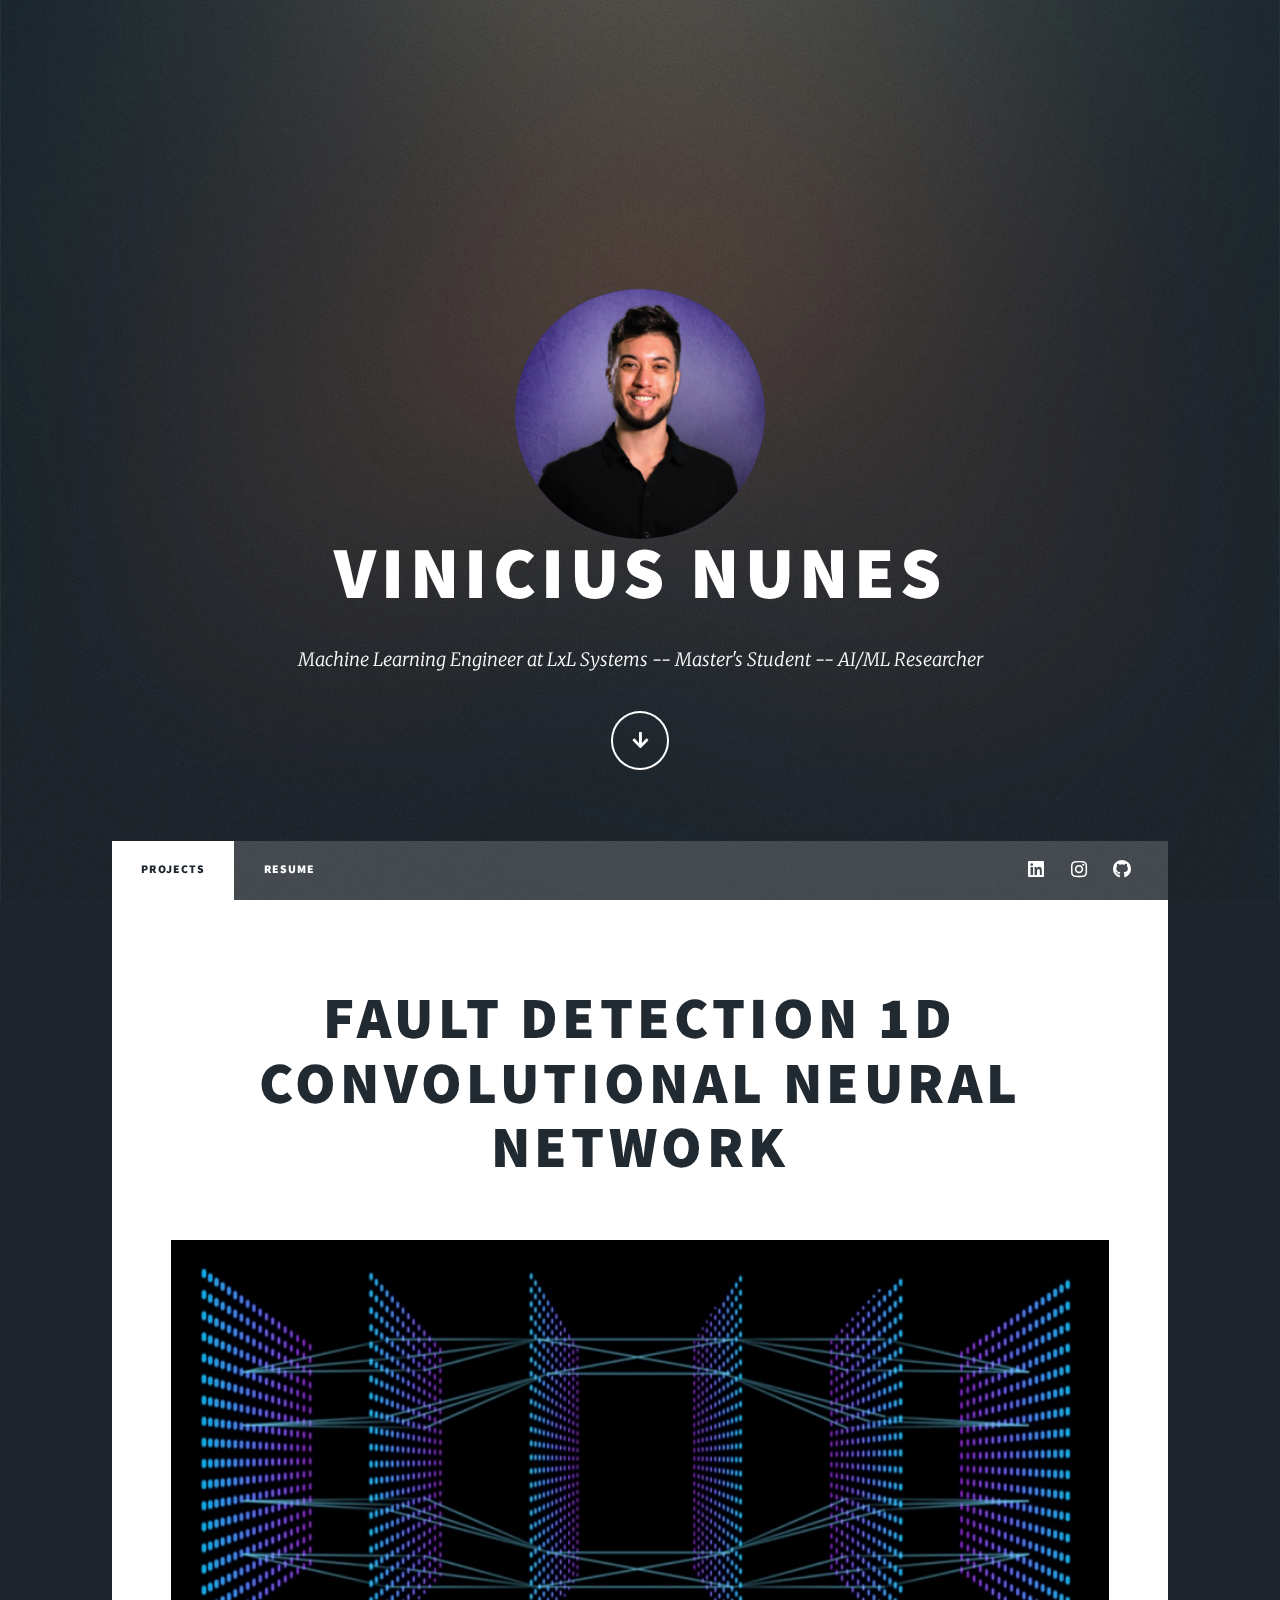
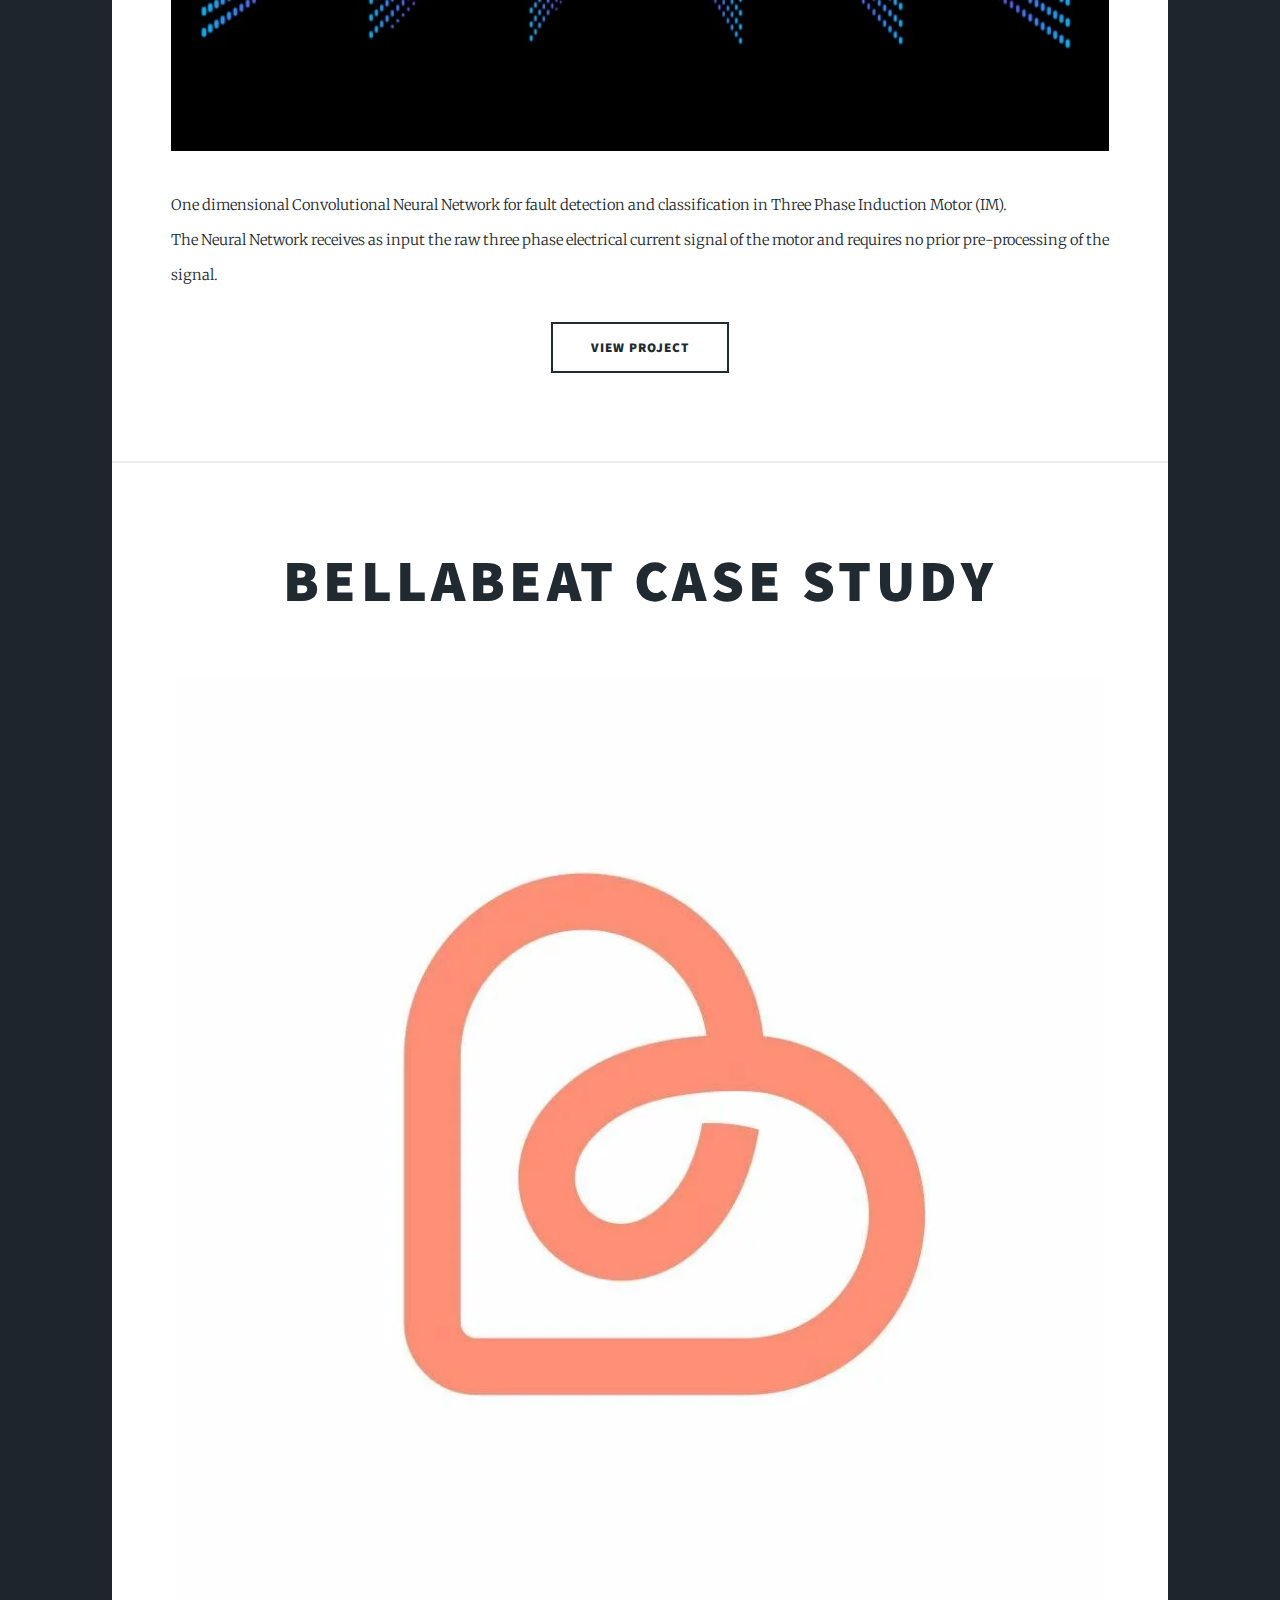
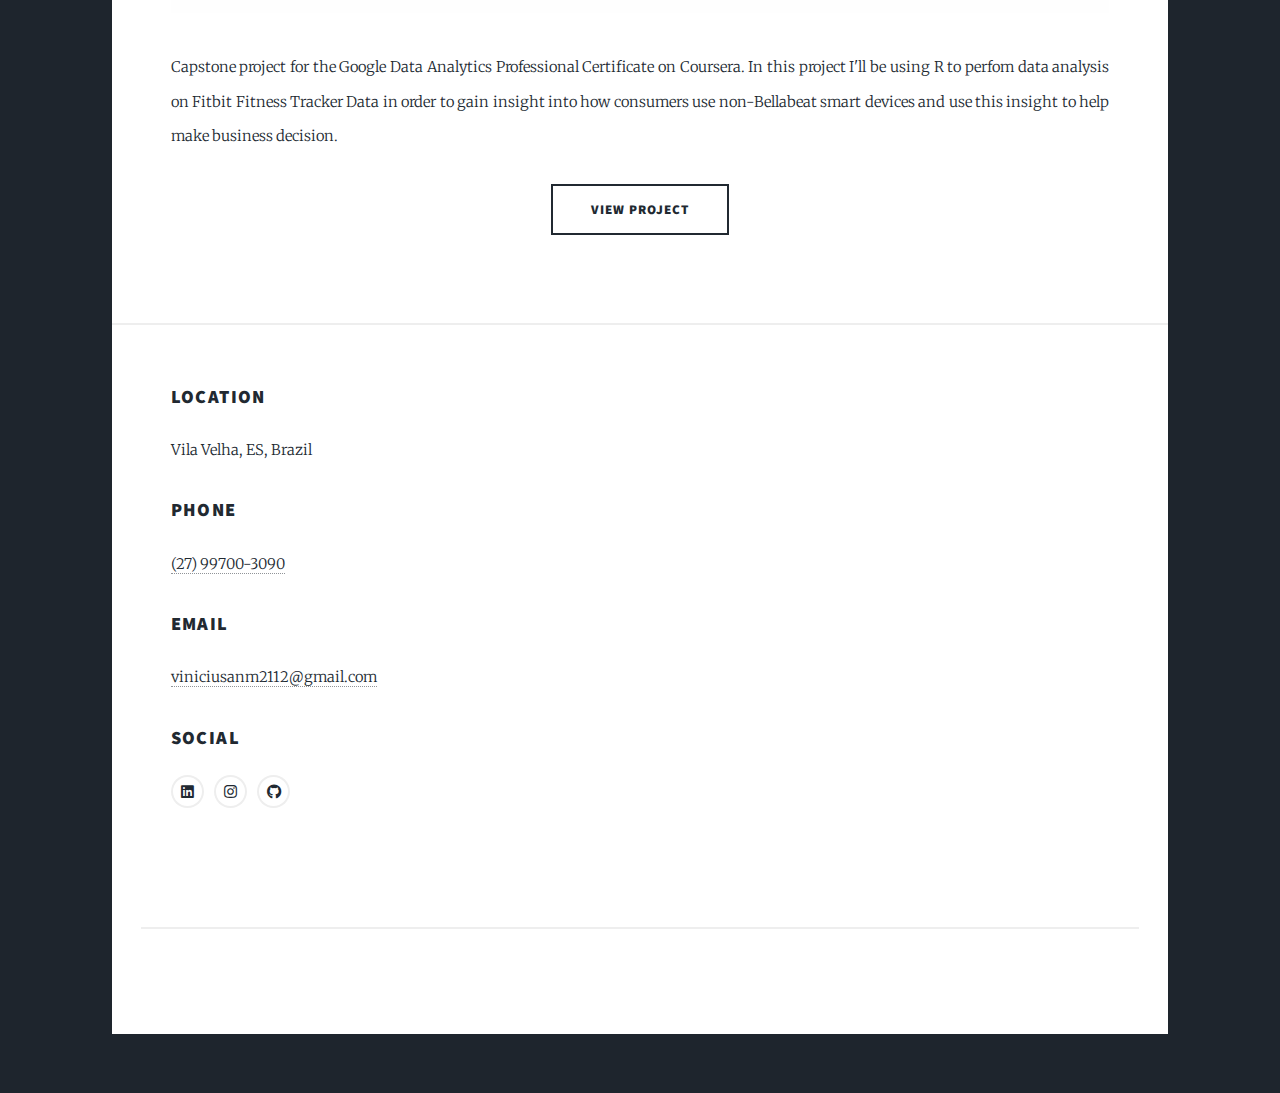
==== commit 0e35fd87: "favicon and post changes" ====
--- a/index.html
+++ b/index.html
@@ -6,6 +6,7 @@
 -->
 <html>
 	<head>
+		<link rel="shortcut icon" type="image/x-icon" href="favicon.ico">
 		<title>Vinicius Nunes Portfolio</title>
 		<meta charset="utf-8" />
 		<meta name="viewport" content="width=device-width, initial-scale=1, user-scalable=no" />
@@ -48,52 +49,37 @@
 				<!-- Main -->
 					<div id="main">
 
-						<!-- Featured Post -->
+						<!-- Featured Post 1 -->
 							<article class="post featured">
 								<header class="major">
-									<h2><a href="#">Fault Detection 1D Convolutional Neural Network</a></h2>
+									<h2><a href="https://www.kaggle.com/viniciusnunes2112/1d-cnn-fault-classification">Fault Detection 1D Convolutional Neural Network</a></h2>
 									</header>
-									<a href="#" class="image fit"><img src="images/cnn.jpeg" alt="" /></a>
+									<a href="https://www.kaggle.com/viniciusnunes2112/1d-cnn-fault-classification" class="image fit"><img src="images/cnn.jpeg" alt="" /></a>
 									<p>One dimensional Convolutional Neural Network for fault detection and classification in Three Phase Induction Motor (IM). <br> 
 										The Neural Network receives as input the raw three phase electrical current signal of the motor
 									    and requires no prior pre-processing of the signal.</p>
 									<ul class="actions special">
-										<li><a href="#" class="button">Full Story</a></li>
+										<li><a href="https://www.kaggle.com/viniciusnunes2112/1d-cnn-fault-classification" class="button large">View Project</a></li>
 									</ul>
 							</article>
 
-						<!-- Posts -->
-							<section class="posts">
-								<article>
-									<header>
-										<h2><a href="https://www.kaggle.com/code/viniciusnunes2112/bellabeat-case-study">
-											Bellabeat Case Study</a></h2>
-										<p>Capstone project for the Google Data Analytics Professional Certificate on Coursera.
-											In this project I'll be using R to perfom data analysis on Fitbit Fitness Tracker Data 
-											in order to gain insight into how consumers use non-Bellabeat smart devices and use 
-											this insight to help make business decision.
-										</p>
-									</header>
-									<a href="https://www.kaggle.com/code/viniciusnunes2112/bellabeat-case-study" 
-									class="image main"><img src="images/bellabeat-logo.webp" alt="" /></a>
-									<ul class="actions special">
-										<li><a href="https://www.kaggle.com/code/viniciusnunes2112/bellabeat-case-study" 
-											class="button large">View Project</a></li>
-									</ul>
-								</article>
-								<article>
-									<header>
-										<span class="date">April 22, 2017</span>
-										<h2><a href="#">Primis eget<br />
-										imperdiet lorem</a></h2>
-									</header>
-									<a href="#" class="image fit"><img src="images/pic03.jpg" alt="" /></a>
-									<p>Donec eget ex magna. Interdum et malesuada fames ac ante ipsum primis in faucibus. Pellentesque venenatis dolor imperdiet dolor mattis sagittis magna etiam.</p>
-									<ul class="actions special">
-										<li><a href="#" class="button">Full Story</a></li>
-									</ul>
-								</article>
-							</section>
+						<!-- Featured Post 2 -->
+						<article class="post featured">
+							<header class="major">
+								<h2><a href="https://www.kaggle.com/code/viniciusnunes2112/bellabeat-case-study">
+									Bellabeat Case Study</a></h2>
+								</header>
+								<a href="https://www.kaggle.com/code/viniciusnunes2112/bellabeat-case-study" 
+								class="image fit"><img src="images/bellabeat-logo.webp" alt="" /></a>
+								<p>Capstone project for the Google Data Analytics Professional Certificate on Coursera.
+									In this project I'll be using R to perfom data analysis on Fitbit Fitness Tracker Data 
+									in order to gain insight into how consumers use non-Bellabeat smart devices and use 
+									this insight to help make business decision.
+								</p>
+								<ul class="actions special">
+									<li><a href="https://www.kaggle.com/code/viniciusnunes2112/bellabeat-case-study" class="button large">View Project</a></li>
+								</ul>
+						</article>
 				<!-- Footer -->
 						<section class="split contact">
 							<section class="alt">
